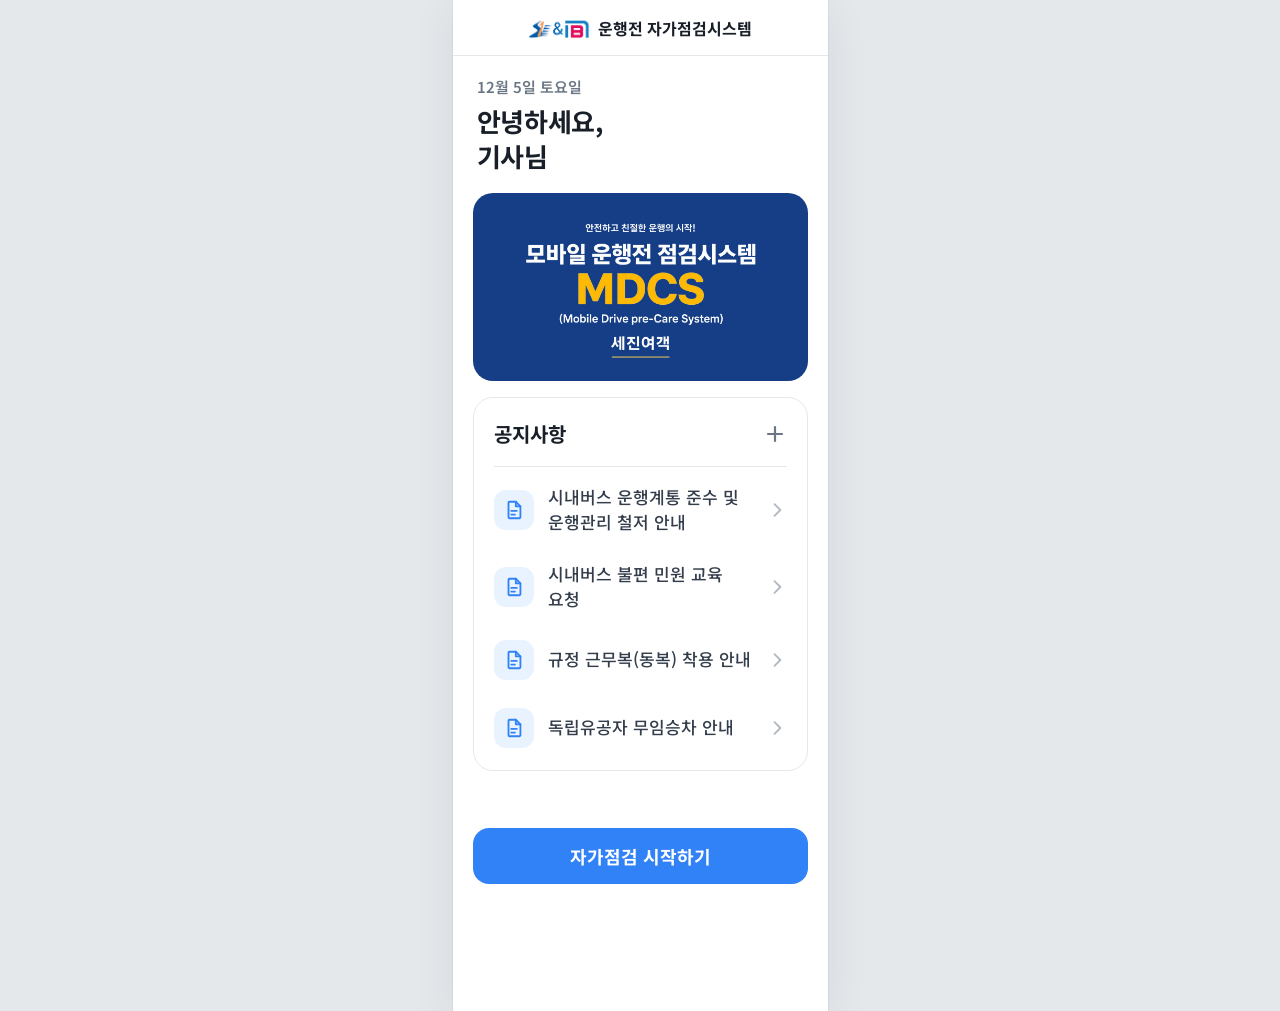
==== index.html @ 43cdd517 "Add files via upload" ====
<!DOCTYPE html>
<html lang="ko">
<head>
<meta charset="UTF-8">
<meta name="viewport" content="width=device-width,initial-scale=1,viewport-fit=cover">
<title>운행전 자가점검시스템</title>

<!-- 기본 메타 태그 -->
<meta name="description" content="부산 세진여객 운전기사 운행전 자가점검시스템">
<meta name="theme-color" content="#3182F6">

<!-- PWA 메타 태그 (주석처리) -->
<!-- <meta name="apple-mobile-web-app-capable" content="yes"> -->
<!-- <meta name="apple-mobile-web-app-status-bar-style" content="default"> -->
<!-- <meta name="apple-mobile-web-app-title" content="세진여객 점검"> -->

<!-- PWA 아이콘 (주석처리) -->
<!-- <link rel="icon" type="image/png" sizes="32x32" href="/icons/icon-32x32.png"> -->
<!-- <link rel="icon" type="image/png" sizes="16x16" href="/icons/icon-16x16.png"> -->
<!-- <link rel="apple-touch-icon" href="/icons/icon-192x192.png"> -->
<!-- <link rel="manifest" href="/manifest.json"> -->

<link rel="preconnect" href="https://fonts.googleapis.com">
<link rel="preconnect" href="https://fonts.gstatic.com" crossorigin>
<link rel="stylesheet" href="https://fonts.googleapis.com/css2?family=Noto+Sans+KR:wght@400;500;600;700;800&display=swap">
<link rel="stylesheet" href="styles.css?v=20261013a">
</head>
<body>

<!-- ======== 스플래시 ======== -->
<div id="splash" class="splash-overlay">
  <div class="splash-content">
    <div class="splash-logo-wrap">
      <img src="logo1.png" alt="MDCS 로고">
    </div>
    <div class="splash-title">MDCS</div>
    <div class="splash-subtitle splash-subtitle-kr">운행 전 자가점검시스템</div>
    <div class="splash-subtitle">(Mobile Drive Pre-Care System)</div>
  </div>
</div>

<!-- ======== 상단 내비게이션 (header.js) ======== -->
<div id="header-container"></div>

<!-- ======== 메인 화면 ======== -->
<section id="p-landing" class="page" data-nav="brand">
  <div class="landing">
    <div class="landing-greeting">
      <p id="landing-date" class="landing-date"></p>
      <h1 id="landing-hello" class="landing-hello">안녕하세요,<br>기사님</h1>
    </div>

    <div class="banner">
      <img src="images/mdcs-banner-163e86.jpg" alt="안전하고 친절한 운행의 시작! 모바일 운행전 점검시스템 MDCS">
    </div>

    <section class="section-card" aria-labelledby="notice-heading">
      <div class="list-header">
        <h2 id="notice-heading" class="list-header-title">공지사항</h2>
        <button id="notice-board-open" class="icon-btn" type="button" aria-label="공지사항 전체 보기">
          <svg viewBox="0 0 24 24" fill="none" stroke="currentColor" stroke-width="2.2" stroke-linecap="round" aria-hidden="true"><path d="M12 5v14M5 12h14"/></svg>
        </button>
      </div>
      <ul id="landing-notice-list" class="list"></ul>
    </section>
  </div>

  <div class="bottom-cta">
    <button id="landing-start-btn" class="btn btn-primary" type="button">자가점검 시작하기</button>
  </div>
</section>

<!-- ======== 공지사항 전체 ======== -->
<section id="p-board" class="page" data-nav="back" data-title="공지사항" data-tone="grey">
  <div class="landing">
    <section class="section-card">
      <ul id="board-notice-list" class="list"></ul>
    </section>
  </div>
</section>

<!-- ======== 기사님 이름 ======== -->
<section id="p-driver-name" class="page" data-nav="back" data-title="자가점검">
  <div class="top">
    <img class="top-asset" src="images/id-card.png" alt="">
    <h1 class="top-title">기사님 성함을<br>알려주세요</h1>
    <p class="top-desc">처음 한 번만 입력하면 다음부터는 바로 시작해요.</p>
  </div>
  <div class="step-body">
    <label class="field">
      <span class="field-label">이름</span>
      <input id="driver-name-input" class="field-input" type="text" placeholder="예) 홍길동" maxlength="20" autocomplete="off">
    </label>
  </div>
  <div class="bottom-cta">
    <button id="driver-name-submit" class="btn btn-primary" type="button" disabled>다음</button>
    <button class="btn btn-secondary" type="button" data-prev>이전</button>
  </div>
</section>

<!-- ======== 1단계 : 근무지 ======== -->
<section id="p0" class="page" data-nav="back" data-title="자가점검">
  <div class="top">
    <img class="top-asset" src="images/bus_illustration.png" alt="">
    <p class="top-eyebrow">1 / 8</p>
    <h1 class="top-title">오늘 근무하는 곳을<br>선택해 주세요</h1>
  </div>
  <div class="step-body">
    <div id="site-options" class="option-grid cols-2">
      <button class="option-tile tall" type="button" data-value="노포" aria-pressed="false">노포</button>
      <button class="option-tile tall" type="button" data-value="정관" aria-pressed="false">정관</button>
    </div>
  </div>
  <div class="bottom-cta">
    <div class="summary" data-summary></div>
    <button class="btn btn-primary" type="button" data-next disabled>다음</button>
    <button class="btn btn-secondary" type="button" data-prev>이전</button>
  </div>
</section>

<!-- ======== 2단계 : 노선 ======== -->
<section id="p1" class="page" data-nav="back" data-title="자가점검">
  <div class="top">
    <img class="top-asset" src="images/route.png" alt="">
    <p class="top-eyebrow">2 / 8</p>
    <h1 class="top-title">운행할 노선을<br>선택해 주세요</h1>
  </div>
  <div class="step-body">
    <div id="busno-options" class="option-grid cols-3"></div>
  </div>
  <div class="bottom-cta">
    <div class="summary" data-summary></div>
    <button class="btn btn-primary" type="button" data-next disabled>다음</button>
    <button class="btn btn-secondary" type="button" data-prev>이전</button>
  </div>
</section>

<!-- ======== 3단계 : 차량번호 ======== -->
<section id="p2" class="page" data-nav="back" data-title="자가점검">
  <div class="top">
    <img class="top-asset" src="images/plate-number.png" alt="">
    <p class="top-eyebrow">3 / 8</p>
    <h1 class="top-title">운행할 차량번호를<br>선택해 주세요</h1>
  </div>
  <div class="step-body">
    <div class="search-wrap">
      <label class="search-field">
        <svg viewBox="0 0 24 24" fill="none" stroke="currentColor" stroke-width="2.2" stroke-linecap="round" aria-hidden="true"><circle cx="11" cy="11" r="7"/><path d="M20 20l-3.5-3.5"/></svg>
        <input id="plate-filter" class="field-input" type="text" inputmode="numeric" maxlength="4" placeholder="차량번호 숫자로 검색" autocomplete="off" aria-label="차량번호 검색">
      </label>
    </div>
    <div id="plate-recent" hidden>
      <p class="section-label">최근 선택</p>
      <div id="plate-recent-grid" class="option-grid cols-3"></div>
    </div>
    <p id="plate-all-label" class="section-label">전체 차량</p>
    <div id="plate-grid" class="option-grid cols-3"></div>
    <p id="plate-empty" class="empty-state" hidden>검색한 차량번호가 없어요.</p>
  </div>
  <div class="bottom-cta">
    <div class="summary" data-summary></div>
    <button class="btn btn-primary" type="button" data-next disabled>다음</button>
    <button class="btn btn-secondary" type="button" data-prev>이전</button>
  </div>
</section>

<!-- ======== 4단계 : 복장 ======== -->
<section id="p3" class="page" data-nav="back" data-title="자가점검">
  <div class="top">
    <img class="top-asset" src="images/uniform.png" alt="">
    <p class="top-eyebrow">4 / 8</p>
    <h1 class="top-title">복장 상태는<br>어떤가요?</h1>
  </div>
  <div class="step-body">
    <div id="uniform-options" class="option-list">
      <button class="option-row" type="button" data-value="ok" aria-pressed="false">양호해요<span class="radio" aria-hidden="true"></span></button>
      <button class="option-row" type="button" data-value="bad" aria-pressed="false">불량이에요<span class="radio" aria-hidden="true"></span></button>
    </div>
    <div id="uniform-reason-wrap" class="reveal" hidden>
      <label class="field">
        <span class="field-label">어떤 점이 불량인가요?</span>
        <textarea id="reason-input" class="field-input field-textarea" rows="3" maxlength="100" placeholder="예) 넥타이를 착용하지 못했어요" autocomplete="off"></textarea>
        <span id="reason-counter" class="field-counter">0 / 100</span>
      </label>
    </div>
  </div>
  <div class="bottom-cta">
    <div class="summary" data-summary></div>
    <button class="btn btn-primary" type="button" data-next disabled>다음</button>
    <button class="btn btn-secondary" type="button" data-prev>이전</button>
  </div>
</section>

<!-- ======== 5단계 : 건강 ======== -->
<section id="p4" class="page" data-nav="back" data-title="자가점검">
  <div class="top">
    <img class="top-asset" src="images/health.png" alt="">
    <p class="top-eyebrow">5 / 8</p>
    <h1 class="top-title">오늘 몸 상태는<br>어떤가요?</h1>
  </div>
  <div class="step-body">
    <div id="health-options" class="option-list">
      <button class="option-row" type="button" data-value="ok" aria-pressed="false">양호해요<span class="radio" aria-hidden="true"></span></button>
      <button class="option-row" type="button" data-value="symptom" aria-pressed="false">증상이 있어요<span class="radio" aria-hidden="true"></span></button>
    </div>
    <div id="health-detail-wrap" class="reveal" hidden>
      <p class="section-label">어떤 증상인가요?</p>
      <div id="health-chips" class="option-grid cols-2">
        <button class="option-tile compact" type="button" data-value="몸살" aria-pressed="false">몸살</button>
        <button class="option-tile compact" type="button" data-value="감기" aria-pressed="false">감기</button>
        <button class="option-tile compact" type="button" data-value="장염" aria-pressed="false">장염</button>
        <button class="option-tile compact" type="button" data-value="기타" aria-pressed="false">기타</button>
      </div>
      <label id="health-custom-wrap" class="field reveal" hidden>
        <span class="field-label">증상을 적어 주세요</span>
        <textarea id="health-custom" class="field-input field-textarea" rows="3" maxlength="100" placeholder="예) 두통이 있어요" autocomplete="off"></textarea>
        <span id="health-counter" class="field-counter">0 / 100</span>
      </label>
    </div>
  </div>
  <div class="bottom-cta">
    <div class="summary" data-summary></div>
    <button class="btn btn-primary" type="button" data-next disabled>다음</button>
    <button class="btn btn-secondary" type="button" data-prev>이전</button>
  </div>
</section>

<!-- ======== 6단계 : 음주 ======== -->
<section id="p5" class="page" data-nav="back" data-title="자가점검">
  <div class="top">
    <img class="top-asset" src="images/no-drinks.png" alt="">
    <p class="top-eyebrow">6 / 8</p>
    <h1 class="top-title">24시간 안에<br>술을 마셨나요?</h1>
  </div>
  <div class="step-body">
    <div id="alcohol-options" class="option-list">
      <button class="option-row" type="button" data-value="no" aria-pressed="false">아니요, 마시지 않았어요<span class="radio" aria-hidden="true"></span></button>
      <button class="option-row danger" type="button" data-value="yes" aria-pressed="false">예, 마셨어요<span class="radio" aria-hidden="true"></span></button>
    </div>
    <div id="alcohol-warning" class="callout danger reveal" role="alert" hidden>
      <svg viewBox="0 0 24 24" fill="none" stroke="currentColor" stroke-width="2.2" stroke-linecap="round" aria-hidden="true"><circle cx="12" cy="12" r="9"/><path d="M12 7.5v5.5M12 16.5h.01"/></svg>
      <div>
        <p class="callout-title">반드시 관리자에게 알려 주세요</p>
        <p class="callout-desc">관리자에게 문의한 뒤 음주 측정을 진행해 주세요.</p>
      </div>
    </div>
  </div>
  <div class="bottom-cta">
    <div class="summary" data-summary></div>
    <button class="btn btn-primary" type="button" data-next disabled>다음</button>
    <button class="btn btn-secondary" type="button" data-prev>이전</button>
  </div>
</section>

<!-- ======== 7단계 : 차량 내부 관리 실태 ======== -->
<section id="p6" class="page" data-nav="back" data-title="자가점검">
  <div class="top">
    <img class="top-asset" src="images/bus_illustration.png" alt="">
    <p class="top-eyebrow">7 / 8</p>
    <h1 class="top-title">차량 내부 관리 실태를<br>확인해 주세요</h1>
  </div>
  <div id="vehicle-checks" class="step-body check-list">
    <div class="check-item" data-check="cctv">
      <p class="check-item-title"><span class="check-item-no">1</span>CCTV 작동 및 관리상태</p>
      <div class="option-grid cols-2">
        <button class="option-tile compact" type="button" data-item="cctv" data-value="ok" aria-pressed="false">문제 없음</button>
        <button class="option-tile compact danger" type="button" data-item="cctv" data-value="bad" aria-pressed="false">문제 있음</button>
      </div>
      <div class="reveal" hidden>
        <div class="problem-box">
          <label class="field">
            <span class="field-label">어떤 문제가 있나요?</span>
            <textarea class="field-input field-textarea" data-note="cctv" rows="2" maxlength="100" placeholder="예) 화면이 나오지 않아요" autocomplete="off"></textarea>
            <span class="field-counter">0 / 100</span>
          </label>
          <label class="photo-btn">
            <span class="photo-icon" aria-hidden="true"><svg viewBox="0 0 24 24" fill="none" stroke="currentColor" stroke-width="2" stroke-linecap="round" stroke-linejoin="round"><path d="M4 8h3l1.6-2h6.8L17 8h3a1 1 0 0 1 1 1v9a1 1 0 0 1-1 1H4a1 1 0 0 1-1-1V9a1 1 0 0 1 1-1z"/><circle cx="12" cy="13" r="3.2"/></svg></span>
            <span class="photo-btn-title">사진 촬영</span>
            <input class="photo-input" data-photo="cctv" type="file" accept="image/*" capture="environment">
          </label>
          <div class="photo-preview" data-photo-preview="cctv" hidden>
            <img alt="CCTV 문제 사진">
            <button class="text-btn" type="button" data-photo-clear="cctv">사진 삭제</button>
          </div>
        </div>
      </div>
    </div>
    <div class="check-item" data-check="terminal">
      <p class="check-item-title"><span class="check-item-no">2</span>단말기 작동 상태</p>
      <div class="option-grid cols-2">
        <button class="option-tile compact" type="button" data-item="terminal" data-value="ok" aria-pressed="false">문제 없음</button>
        <button class="option-tile compact danger" type="button" data-item="terminal" data-value="bad" aria-pressed="false">문제 있음</button>
      </div>
      <div class="reveal" hidden>
        <div class="problem-box">
          <label class="field">
            <span class="field-label">어떤 문제가 있나요?</span>
            <textarea class="field-input field-textarea" data-note="terminal" rows="2" maxlength="100" placeholder="예) 단말기가 켜지지 않아요" autocomplete="off"></textarea>
            <span class="field-counter">0 / 100</span>
          </label>
          <label class="photo-btn">
            <span class="photo-icon" aria-hidden="true"><svg viewBox="0 0 24 24" fill="none" stroke="currentColor" stroke-width="2" stroke-linecap="round" stroke-linejoin="round"><path d="M4 8h3l1.6-2h6.8L17 8h3a1 1 0 0 1 1 1v9a1 1 0 0 1-1 1H4a1 1 0 0 1-1-1V9a1 1 0 0 1 1-1z"/><circle cx="12" cy="13" r="3.2"/></svg></span>
            <span class="photo-btn-title">사진 촬영</span>
            <input class="photo-input" data-photo="terminal" type="file" accept="image/*" capture="environment">
          </label>
          <div class="photo-preview" data-photo-preview="terminal" hidden>
            <img alt="단말기 문제 사진">
            <button class="text-btn" type="button" data-photo-clear="terminal">사진 삭제</button>
          </div>
        </div>
      </div>
    </div>
    <div class="check-item" data-check="energy">
      <p class="check-item-title"><span class="check-item-no">3</span>에너지(배터리, CNG) 잔여량</p>
      <div class="option-grid cols-2">
        <button class="option-tile compact" type="button" data-item="energy" data-value="ok" aria-pressed="false">문제 없음</button>
        <button class="option-tile compact danger" type="button" data-item="energy" data-value="bad" aria-pressed="false">문제 있음</button>
      </div>
      <div class="reveal" hidden>
        <div class="problem-box">
          <label class="field">
            <span class="field-label">어떤 문제가 있나요?</span>
            <textarea class="field-input field-textarea" data-note="energy" rows="2" maxlength="100" placeholder="예) CNG가 거의 없어요" autocomplete="off"></textarea>
            <span class="field-counter">0 / 100</span>
          </label>
          <label class="photo-btn">
            <span class="photo-icon" aria-hidden="true"><svg viewBox="0 0 24 24" fill="none" stroke="currentColor" stroke-width="2" stroke-linecap="round" stroke-linejoin="round"><path d="M4 8h3l1.6-2h6.8L17 8h3a1 1 0 0 1 1 1v9a1 1 0 0 1-1 1H4a1 1 0 0 1-1-1V9a1 1 0 0 1 1-1z"/><circle cx="12" cy="13" r="3.2"/></svg></span>
            <span class="photo-btn-title">사진 촬영</span>
            <input class="photo-input" data-photo="energy" type="file" accept="image/*" capture="environment">
          </label>
          <div class="photo-preview" data-photo-preview="energy" hidden>
            <img alt="에너지 잔여량 문제 사진">
            <button class="text-btn" type="button" data-photo-clear="energy">사진 삭제</button>
          </div>
        </div>
      </div>
    </div>
    <div class="check-item" data-check="dashboard">
      <p class="check-item-title"><span class="check-item-no">4</span>계기판(경고등)</p>
      <div class="option-grid cols-2">
        <button class="option-tile compact" type="button" data-item="dashboard" data-value="ok" aria-pressed="false">문제 없음</button>
        <button class="option-tile compact danger" type="button" data-item="dashboard" data-value="bad" aria-pressed="false">문제 있음</button>
      </div>
      <div class="reveal" hidden>
        <div class="problem-box">
          <label class="field">
            <span class="field-label">어떤 문제가 있나요?</span>
            <textarea class="field-input field-textarea" data-note="dashboard" rows="2" maxlength="100" placeholder="예) 경고등이 켜져 있어요" autocomplete="off"></textarea>
            <span class="field-counter">0 / 100</span>
          </label>
          <label class="photo-btn">
            <span class="photo-icon" aria-hidden="true"><svg viewBox="0 0 24 24" fill="none" stroke="currentColor" stroke-width="2" stroke-linecap="round" stroke-linejoin="round"><path d="M4 8h3l1.6-2h6.8L17 8h3a1 1 0 0 1 1 1v9a1 1 0 0 1-1 1H4a1 1 0 0 1-1-1V9a1 1 0 0 1 1-1z"/><circle cx="12" cy="13" r="3.2"/></svg></span>
            <span class="photo-btn-title">사진 촬영</span>
            <input class="photo-input" data-photo="dashboard" type="file" accept="image/*" capture="environment">
          </label>
          <div class="photo-preview" data-photo-preview="dashboard" hidden>
            <img alt="계기판 문제 사진">
            <button class="text-btn" type="button" data-photo-clear="dashboard">사진 삭제</button>
          </div>
        </div>
      </div>
    </div>
    <div class="check-item" data-check="suspension">
      <p class="check-item-title"><span class="check-item-no">5</span>에어서스펜션 상태</p>
      <div class="option-grid cols-2">
        <button class="option-tile compact" type="button" data-item="suspension" data-value="ok" aria-pressed="false">문제 없음</button>
        <button class="option-tile compact danger" type="button" data-item="suspension" data-value="bad" aria-pressed="false">문제 있음</button>
      </div>
      <div class="reveal" hidden>
        <div class="problem-box">
          <label class="field">
            <span class="field-label">어떤 문제가 있나요?</span>
            <textarea class="field-input field-textarea" data-note="suspension" rows="2" maxlength="100" placeholder="예) 한쪽이 내려가 있어요" autocomplete="off"></textarea>
            <span class="field-counter">0 / 100</span>
          </label>
          <label class="photo-btn">
            <span class="photo-icon" aria-hidden="true"><svg viewBox="0 0 24 24" fill="none" stroke="currentColor" stroke-width="2" stroke-linecap="round" stroke-linejoin="round"><path d="M4 8h3l1.6-2h6.8L17 8h3a1 1 0 0 1 1 1v9a1 1 0 0 1-1 1H4a1 1 0 0 1-1-1V9a1 1 0 0 1 1-1z"/><circle cx="12" cy="13" r="3.2"/></svg></span>
            <span class="photo-btn-title">사진 촬영</span>
            <input class="photo-input" data-photo="suspension" type="file" accept="image/*" capture="environment">
          </label>
          <div class="photo-preview" data-photo-preview="suspension" hidden>
            <img alt="에어서스펜션 문제 사진">
            <button class="text-btn" type="button" data-photo-clear="suspension">사진 삭제</button>
          </div>
        </div>
      </div>
    </div>
    <div class="check-item" data-check="etc">
      <p class="check-item-title"><span class="check-item-no">6</span>기타</p>
      <div class="option-grid cols-2">
        <button class="option-tile compact" type="button" data-item="etc" data-value="ok" aria-pressed="false">문제 없음</button>
        <button class="option-tile compact danger" type="button" data-item="etc" data-value="bad" aria-pressed="false">문제 있음</button>
      </div>
      <div class="reveal" hidden>
        <div class="problem-box">
          <label class="field">
            <span class="field-label">어떤 문제가 있나요?</span>
            <textarea class="field-input field-textarea" data-note="etc" rows="2" maxlength="100" placeholder="다른 이상을 적어 주세요" autocomplete="off"></textarea>
            <span class="field-counter">0 / 100</span>
          </label>
          <label class="photo-btn">
            <span class="photo-icon" aria-hidden="true"><svg viewBox="0 0 24 24" fill="none" stroke="currentColor" stroke-width="2" stroke-linecap="round" stroke-linejoin="round"><path d="M4 8h3l1.6-2h6.8L17 8h3a1 1 0 0 1 1 1v9a1 1 0 0 1-1 1H4a1 1 0 0 1-1-1V9a1 1 0 0 1 1-1z"/><circle cx="12" cy="13" r="3.2"/></svg></span>
            <span class="photo-btn-title">사진 촬영</span>
            <input class="photo-input" data-photo="etc" type="file" accept="image/*" capture="environment">
          </label>
          <div class="photo-preview" data-photo-preview="etc" hidden>
            <img alt="기타 문제 사진">
            <button class="text-btn" type="button" data-photo-clear="etc">사진 삭제</button>
          </div>
        </div>
      </div>
    </div>
  </div>
  <div class="bottom-cta">
    <div class="summary" data-summary></div>
    <button class="btn btn-primary" type="button" data-next disabled>다음</button>
    <button class="btn btn-secondary" type="button" data-prev>이전</button>
  </div>
</section>

<!-- ======== 8단계 : 차량 외부 관리 실태 ======== -->
<section id="p7" class="page" data-nav="back" data-title="자가점검">
  <div class="top">
    <img class="top-asset" src="images/bus_illustration.png" alt="">
    <p class="top-eyebrow">8 / 8</p>
    <h1 class="top-title">차량 외부 관리 실태를<br>확인해 주세요</h1>
  </div>
  <div id="exterior-checks" class="step-body check-list">
    <div class="check-item" data-check="accident">
      <p class="check-item-title"><span class="check-item-no">1</span>외부 사고 흔적 유무</p>
      <div class="option-grid cols-2">
        <button class="option-tile compact" type="button" data-item="accident" data-value="ok" aria-pressed="false">문제 없음</button>
        <button class="option-tile compact danger" type="button" data-item="accident" data-value="bad" aria-pressed="false">문제 있음</button>
      </div>
      <div class="reveal" hidden>
        <div class="problem-box">
          <label class="field">
            <span class="field-label">어떤 문제가 있나요?</span>
            <textarea class="field-input field-textarea" data-note="accident" rows="2" maxlength="100" placeholder="예) 왼쪽 문에 긁힌 자국이 있어요" autocomplete="off"></textarea>
            <span class="field-counter">0 / 100</span>
          </label>
          <label class="photo-btn">
            <span class="photo-icon" aria-hidden="true"><svg viewBox="0 0 24 24" fill="none" stroke="currentColor" stroke-width="2" stroke-linecap="round" stroke-linejoin="round"><path d="M4 8h3l1.6-2h6.8L17 8h3a1 1 0 0 1 1 1v9a1 1 0 0 1-1 1H4a1 1 0 0 1-1-1V9a1 1 0 0 1 1-1z"/><circle cx="12" cy="13" r="3.2"/></svg></span>
            <span class="photo-btn-title">사진 촬영</span>
            <input class="photo-input" data-photo="accident" type="file" accept="image/*" capture="environment">
          </label>
          <div class="photo-preview" data-photo-preview="accident" hidden>
            <img alt="외부 사고 흔적 사진">
            <button class="text-btn" type="button" data-photo-clear="accident">사진 삭제</button>
          </div>
        </div>
      </div>
    </div>
    <div class="check-item" data-check="tire">
      <p class="check-item-title"><span class="check-item-no">2</span>타이어 공기압 및 상태</p>
      <div class="option-grid cols-2">
        <button class="option-tile compact" type="button" data-item="tire" data-value="ok" aria-pressed="false">문제 없음</button>
        <button class="option-tile compact danger" type="button" data-item="tire" data-value="bad" aria-pressed="false">문제 있음</button>
      </div>
      <div class="reveal" hidden>
        <div class="problem-box">
          <label class="field">
            <span class="field-label">어떤 문제가 있나요?</span>
            <textarea class="field-input field-textarea" data-note="tire" rows="2" maxlength="100" placeholder="예) 앞바퀴 공기가 부족해요" autocomplete="off"></textarea>
            <span class="field-counter">0 / 100</span>
          </label>
          <label class="photo-btn">
            <span class="photo-icon" aria-hidden="true"><svg viewBox="0 0 24 24" fill="none" stroke="currentColor" stroke-width="2" stroke-linecap="round" stroke-linejoin="round"><path d="M4 8h3l1.6-2h6.8L17 8h3a1 1 0 0 1 1 1v9a1 1 0 0 1-1 1H4a1 1 0 0 1-1-1V9a1 1 0 0 1 1-1z"/><circle cx="12" cy="13" r="3.2"/></svg></span>
            <span class="photo-btn-title">사진 촬영</span>
            <input class="photo-input" data-photo="tire" type="file" accept="image/*" capture="environment">
          </label>
          <div class="photo-preview" data-photo-preview="tire" hidden>
            <img alt="타이어 문제 사진">
            <button class="text-btn" type="button" data-photo-clear="tire">사진 삭제</button>
          </div>
        </div>
      </div>
    </div>
    <div class="check-item" data-check="wiper">
      <p class="check-item-title"><span class="check-item-no">3</span>와이퍼 작동상태</p>
      <div class="option-grid cols-2">
        <button class="option-tile compact" type="button" data-item="wiper" data-value="ok" aria-pressed="false">문제 없음</button>
        <button class="option-tile compact danger" type="button" data-item="wiper" data-value="bad" aria-pressed="false">문제 있음</button>
      </div>
      <div class="reveal" hidden>
        <div class="problem-box">
          <label class="field">
            <span class="field-label">어떤 문제가 있나요?</span>
            <textarea class="field-input field-textarea" data-note="wiper" rows="2" maxlength="100" placeholder="예) 와이퍼가 잘 움직이지 않아요" autocomplete="off"></textarea>
            <span class="field-counter">0 / 100</span>
          </label>
          <label class="photo-btn">
            <span class="photo-icon" aria-hidden="true"><svg viewBox="0 0 24 24" fill="none" stroke="currentColor" stroke-width="2" stroke-linecap="round" stroke-linejoin="round"><path d="M4 8h3l1.6-2h6.8L17 8h3a1 1 0 0 1 1 1v9a1 1 0 0 1-1 1H4a1 1 0 0 1-1-1V9a1 1 0 0 1 1-1z"/><circle cx="12" cy="13" r="3.2"/></svg></span>
            <span class="photo-btn-title">사진 촬영</span>
            <input class="photo-input" data-photo="wiper" type="file" accept="image/*" capture="environment">
          </label>
          <div class="photo-preview" data-photo-preview="wiper" hidden>
            <img alt="와이퍼 문제 사진">
            <button class="text-btn" type="button" data-photo-clear="wiper">사진 삭제</button>
          </div>
        </div>
      </div>
    </div>
    <div class="check-item" data-check="etc">
      <p class="check-item-title"><span class="check-item-no">4</span>기타</p>
      <div class="option-grid cols-2">
        <button class="option-tile compact" type="button" data-item="etc" data-value="ok" aria-pressed="false">문제 없음</button>
        <button class="option-tile compact danger" type="button" data-item="etc" data-value="bad" aria-pressed="false">문제 있음</button>
      </div>
      <div class="reveal" hidden>
        <div class="problem-box">
          <label class="field">
            <span class="field-label">어떤 문제가 있나요?</span>
            <textarea class="field-input field-textarea" data-note="etc" rows="2" maxlength="100" placeholder="다른 이상을 적어 주세요" autocomplete="off"></textarea>
            <span class="field-counter">0 / 100</span>
          </label>
          <label class="photo-btn">
            <span class="photo-icon" aria-hidden="true"><svg viewBox="0 0 24 24" fill="none" stroke="currentColor" stroke-width="2" stroke-linecap="round" stroke-linejoin="round"><path d="M4 8h3l1.6-2h6.8L17 8h3a1 1 0 0 1 1 1v9a1 1 0 0 1-1 1H4a1 1 0 0 1-1-1V9a1 1 0 0 1 1-1z"/><circle cx="12" cy="13" r="3.2"/></svg></span>
            <span class="photo-btn-title">사진 촬영</span>
            <input class="photo-input" data-photo="etc" type="file" accept="image/*" capture="environment">
          </label>
          <div class="photo-preview" data-photo-preview="etc" hidden>
            <img alt="기타 외부 문제 사진">
            <button class="text-btn" type="button" data-photo-clear="etc">사진 삭제</button>
          </div>
        </div>
      </div>
    </div>
    <div id="exterior-alert" class="callout danger" role="alert" hidden>
      <svg viewBox="0 0 24 24" fill="none" stroke="currentColor" stroke-width="2.2" stroke-linecap="round" aria-hidden="true"><circle cx="12" cy="12" r="9"/><path d="M12 7.5v5.5M12 16.5h.01"/></svg>
      <div>
        <p id="exterior-alert-title" class="callout-title"></p>
        <p id="exterior-alert-desc" class="callout-desc"></p>
      </div>
    </div>
  </div>
  <div class="bottom-cta">
    <div class="summary" data-summary></div>
    <button class="btn btn-primary" type="button" data-next disabled>다음</button>
    <button class="btn btn-secondary" type="button" data-prev>이전</button>
  </div>
</section>

<!-- ======== 제출 전 확인 ======== -->
<section id="p-review" class="page" data-nav="back" data-title="자가점검">
  <div class="top">
    <h1 class="top-title">제출하기 전에<br>확인해 주세요</h1>
    <p class="top-desc">고칠 내용이 있으면 '수정'을 눌러 주세요.</p>
  </div>
  <div class="step-body">
    <ul id="review-list" class="review-list"></ul>
  </div>
  <div class="bottom-cta">
    <button id="submit-btn" class="btn btn-primary" type="button">제출하기</button>
    <button class="btn btn-secondary" type="button" data-prev>이전</button>
  </div>
</section>

<!-- ======== 완료 ======== -->
<section id="done" class="page" data-nav="brand">
  <div class="result">
    <svg class="result-icon" viewBox="0 0 88 88" aria-hidden="true"><circle cx="44" cy="44" r="44"/><path d="M27 45l11 11 23-24"/></svg>
    <h1 class="result-title">점검을 마쳤어요</h1>
    <p class="result-desc">오늘도 안전 운행하세요.</p>
    <dl id="result-card" class="result-card"></dl>
    <div id="done-alert" class="callout danger" role="alert" hidden>
      <svg viewBox="0 0 24 24" fill="none" stroke="currentColor" stroke-width="2.2" stroke-linecap="round" aria-hidden="true"><circle cx="12" cy="12" r="9"/><path d="M12 7.5v5.5M12 16.5h.01"/></svg>
      <div>
        <p class="callout-title">운행 전에 관리자에게 알려 주세요</p>
        <p class="callout-desc">24시간 안에 음주했다고 답했어요. 음주 측정을 진행해 주세요.</p>
      </div>
    </div>
  </div>
  <div class="bottom-cta">
    <button id="done-home-btn" class="btn btn-primary" type="button">처음으로</button>
  </div>
</section>

<!-- ======== 공지 이미지 보기 ======== -->
<div id="notice-viewer" class="viewer" role="dialog" aria-modal="true" aria-labelledby="notice-viewer-title" hidden>
  <div class="viewer-bar">
    <button id="notice-viewer-close" class="icon-btn" type="button" aria-label="닫기">
      <svg viewBox="0 0 24 24" fill="none" stroke="currentColor" stroke-width="2.2" stroke-linecap="round" aria-hidden="true"><path d="M6 6l12 12M18 6L6 18"/></svg>
    </button>
    <p id="notice-viewer-title" class="viewer-title"></p>
    <span class="icon-btn-spacer" aria-hidden="true"></span>
  </div>
  <div id="notice-viewer-body" class="viewer-body"></div>
</div>

<div id="toast" class="toast" role="status" aria-live="polite"></div>

<script src="header.js?v=20261012f"></script>
<script src="app.js?v=20261013a"></script>
</body>
</html>
---- styles.css ----
/* =========================================================
   MDCS 운행전 자가점검시스템
   Toss Design System(TDS) 기반 스타일
   ========================================================= */

/* ======== 디자인 토큰 ======== */
:root {
  --grey-50: #F9FAFB;
  --grey-100: #F2F4F6;
  --grey-200: #E5E8EB;
  --grey-300: #D1D6DB;
  --grey-400: #B0B8C1;
  --grey-500: #8B95A1;
  --grey-600: #6B7684;
  --grey-700: #4E5968;
  --grey-800: #333D4B;
  --grey-900: #191F28;

  --blue-50: #E8F3FF;
  --blue-100: #C9E2FF;
  --blue-500: #3182F6;
  --blue-600: #2272EB;
  --blue-700: #1B64DA;

  --red-50: #FFEEEE;
  --red-500: #F04452;
  --red-600: #E42939;

  --radius-s: 12px;
  --radius-m: 16px;
  --radius-l: 20px;

  --nav-height: 56px;
  --cta-height: 56px;
  --frame-width: 375px;

  --ease: cubic-bezier(0.2, 0, 0, 1);
  --font: 'Noto Sans KR', -apple-system, BlinkMacSystemFont, 'Segoe UI', sans-serif;
}

/* ======== 기본 ======== */
* {
  margin: 0;
  padding: 0;
  box-sizing: border-box;
  -webkit-tap-highlight-color: transparent;
}

[hidden] {
  display: none !important;
}

html {
  background: var(--grey-200);
}

body {
  min-height: 100vh;
  font-family: var(--font);
  line-height: 1.5;
  color: var(--grey-900);
  background: #fff;
  word-break: keep-all;
  -webkit-font-smoothing: antialiased;
}

body[data-tone="grey"] {
  background: var(--grey-100);
}

body.no-scroll {
  overflow: hidden;
}

button {
  font: inherit;
  color: inherit;
  background: none;
  border: 0;
  cursor: pointer;
  touch-action: manipulation;
}

button:disabled {
  cursor: default;
}

input,
textarea {
  font: inherit;
  color: inherit;
}

img {
  display: block;
  max-width: 100%;
}

:focus-visible {
  outline: 2px solid var(--blue-500);
  outline-offset: 2px;
}

/* ======== 스플래시 ======== */
.splash-overlay {
  position: fixed;
  inset: 0;
  z-index: 9999;
  display: flex;
  align-items: center;
  justify-content: center;
  background: var(--blue-500);
  color: #fff;
  text-align: center;
  font-family: var(--font);
}

.splash-content {
  display: flex;
  flex-direction: column;
  align-items: center;
  gap: 6px;
  padding: 32px;
}

.splash-logo-wrap {
  width: 96px;
  height: 96px;
  margin-bottom: 20px;
  display: flex;
  align-items: center;
  justify-content: center;
  background: #fff;
  border-radius: 28px;
  box-shadow: 0 16px 40px rgba(0, 30, 80, 0.25);
}

.splash-logo-wrap img {
  width: 76px;
  height: 76px;
  object-fit: contain;
}

.splash-title {
  font-size: 44px;
  font-weight: 800;
  line-height: 1.1;
  letter-spacing: -0.5px;
}

.splash-subtitle {
  font-size: 14px;
  font-weight: 500;
  opacity: 0.8;
}

.splash-subtitle-kr {
  margin-top: 4px;
  font-size: 20px;
  font-weight: 700;
  opacity: 1;
}

.splash-overlay.fade-out {
  animation: splashFadeOut 1.2s var(--ease) forwards;
}

@keyframes splashFadeOut {
  to {
    opacity: 0;
    visibility: hidden;
  }
}

/* ======== 상단 내비게이션 ======== */
.nav {
  position: fixed;
  top: 0;
  left: 0;
  right: 0;
  z-index: 100;
  height: var(--nav-height);
  display: flex;
  align-items: center;
  padding: 0 8px;
  background: #fff;
  border-bottom: 1px solid var(--grey-200);
}

.nav-brand {
  position: absolute;
  left: 50%;
  transform: translateX(-50%);
  height: 44px;
  display: flex;
  align-items: center;
  justify-content: center;
  gap: 8px;
  padding: 0 8px;
  border-radius: var(--radius-s);
  font-size: 16px;
  font-weight: 700;
  color: var(--grey-900);
  white-space: nowrap;
}

.nav-logo {
  height: 22px;
  width: auto;
}

.nav .nav-back {
  display: none;
  position: relative;
  z-index: 1;
}

.nav[data-mode="back"] .nav-back {
  display: inline-flex;
}

.nav-progress {
  position: absolute;
  left: 0;
  right: 0;
  bottom: 0;
  height: 3px;
  background: var(--grey-100);
  opacity: 0;
  transition: opacity 0.2s;
}

.nav.has-progress .nav-progress {
  opacity: 1;
}

.nav-progress-bar {
  width: 0;
  height: 100%;
  background: var(--blue-500);
  border-radius: 0 3px 3px 0;
  transition: width 0.4s var(--ease);
}

/* ======== 버튼 ======== */
.icon-btn {
  flex: 0 0 auto;
  width: 44px;
  height: 44px;
  display: inline-flex;
  align-items: center;
  justify-content: center;
  border-radius: var(--radius-s);
  color: var(--grey-900);
  transition: background 0.15s;
}

.icon-btn svg {
  width: 24px;
  height: 24px;
}

.icon-btn:active,
.nav-brand:active {
  background: rgba(2, 32, 71, 0.06);
}

.icon-btn-spacer {
  flex: 0 0 auto;
  width: 44px;
}

.btn {
  width: 100%;
  height: var(--cta-height);
  display: flex;
  align-items: center;
  justify-content: center;
  gap: 8px;
  padding: 0 20px;
  border-radius: var(--radius-m);
  font-size: 18px;
  font-weight: 700;
  transition: background 0.15s, transform 0.1s;
}

.btn:active:not(:disabled) {
  transform: scale(0.98);
}

.btn-primary {
  background: var(--blue-500);
  color: #fff;
}

.btn-primary:active:not(:disabled) {
  background: var(--blue-700);
}

.btn-primary:disabled {
  background: var(--blue-100);
}

.btn-secondary {
  background: var(--grey-100);
  color: var(--grey-700);
}

.btn-secondary:active {
  background: var(--grey-200);
}

.btn.is-loading,
.btn.is-loading:disabled {
  position: relative;
  background: var(--blue-500);
  color: transparent;
}

.btn.is-loading::after {
  content: '';
  position: absolute;
  width: 22px;
  height: 22px;
  border: 2.5px solid rgba(255, 255, 255, 0.4);
  border-top-color: #fff;
  border-radius: 50%;
  animation: spin 0.7s linear infinite;
}

.text-btn {
  flex: 0 0 auto;
  padding: 8px 10px;
  margin: -8px -10px -8px 0;
  border-radius: 8px;
  font-size: 16px;
  font-weight: 600;
  color: var(--blue-500);
  transition: background 0.15s;
}

.text-btn:active {
  background: var(--blue-50);
}

.bottom-cta {
  position: fixed;
  left: 0;
  right: 0;
  bottom: 0;
  z-index: 50;
  display: flex;
  flex-direction: column;
  gap: 10px;
  padding: 16px 20px calc(16px + env(safe-area-inset-bottom));
  background: linear-gradient(to bottom, rgba(255, 255, 255, 0), #fff 20px);
  pointer-events: none;
}

.bottom-cta > * {
  pointer-events: auto;
}

body[data-tone="grey"] .bottom-cta {
  background: linear-gradient(to bottom, rgba(242, 244, 246, 0), var(--grey-100) 20px);
}

/* ======== 페이지 ======== */
.page {
  display: none;
  min-height: 100vh;
  padding: var(--nav-height) 0 calc(240px + env(safe-area-inset-bottom));
}

.page.active {
  display: block;
}

.page.enter-forward > :not(.bottom-cta) {
  animation: pageInForward 0.32s var(--ease);
}

.page.enter-back > :not(.bottom-cta) {
  animation: pageInBack 0.32s var(--ease);
}

/* ======== Top (단계 제목) ======== */
.top {
  padding: 20px 24px 0;
}

.top-asset {
  width: 64px;
  height: 64px;
  margin-bottom: 16px;
  object-fit: contain;
}

.top-eyebrow {
  margin-bottom: 6px;
  font-size: 15px;
  font-weight: 700;
  color: var(--blue-500);
}

.top-title {
  font-size: 26px;
  font-weight: 700;
  line-height: 1.38;
  letter-spacing: -0.3px;
  color: var(--grey-900);
}

.top-desc {
  margin-top: 8px;
  font-size: 17px;
  color: var(--grey-700);
}

.summary {
  display: flex;
  flex-wrap: wrap;
  justify-content: center;
  gap: 6px;
}

.summary:empty {
  display: none;
}

.summary-chip {
  padding: 6px 12px;
  border-radius: 8px;
  background: var(--grey-100);
  font-size: 14px;
  font-weight: 600;
  color: var(--grey-700);
}

.step-body {
  padding: 28px 24px 0;
}

.section-label {
  margin: 20px 0 10px;
  font-size: 15px;
  font-weight: 600;
  color: var(--grey-600);
}

.empty-state {
  padding: 40px 0;
  text-align: center;
  font-size: 16px;
  color: var(--grey-500);
}

/* ======== 선택 타일 ======== */
.option-grid {
  display: grid;
  gap: 10px;
}

.cols-2 {
  grid-template-columns: repeat(2, 1fr);
}

.cols-3 {
  grid-template-columns: repeat(3, 1fr);
}

.option-tile {
  min-height: 64px;
  padding: 10px 6px;
  border: 2px solid transparent;
  border-radius: var(--radius-m);
  background: var(--grey-100);
  font-size: 19px;
  font-weight: 600;
  line-height: 1.3;
  color: var(--grey-800);
  text-align: center;
  transition: background 0.15s, border-color 0.15s, color 0.15s, transform 0.1s;
}

.option-tile.tall {
  min-height: 120px;
  font-size: 24px;
  font-weight: 700;
}

.option-tile.compact {
  min-height: 56px;
  font-size: 18px;
}

.option-tile:active,
.option-row:active {
  transform: scale(0.97);
}

.option-tile.selected {
  background: var(--blue-50);
  border-color: var(--blue-500);
  color: var(--blue-600);
}

.option-tile.danger.selected {
  background: var(--red-50);
  border-color: var(--red-500);
  color: var(--red-600);
}

.check-list {
  display: flex;
  flex-direction: column;
  gap: 28px;
}

.check-item-title {
  display: flex;
  align-items: center;
  gap: 10px;
  margin-bottom: 12px;
  font-size: 20px;
  font-weight: 700;
  line-height: 1.35;
  letter-spacing: -0.2px;
  color: var(--grey-900);
}

.check-item-no {
  flex: 0 0 auto;
  width: 28px;
  height: 28px;
  display: inline-flex;
  align-items: center;
  justify-content: center;
  border-radius: 50%;
  background: var(--blue-500);
  font-size: 15px;
  font-weight: 700;
  color: #fff;
}

.check-item .reveal {
  margin-top: 12px;
}

.check-item .field-textarea {
  min-height: 88px;
}

.problem-box {
  overflow: hidden;
  border-radius: var(--radius-m);
  background: var(--grey-100);
}

.problem-box:focus-within {
  box-shadow: inset 0 0 0 2px var(--blue-500);
}

.problem-box .field-label {
  padding: 14px 18px 0;
  margin-bottom: 0;
}

.problem-box .field-input,
.problem-box .field-input:focus {
  background: transparent;
  border-color: transparent;
  border-radius: 0;
}

.problem-box .field-counter {
  margin-top: -6px;
  padding: 0 18px 12px;
}

.photo-btn {
  position: relative;
  width: calc(100% - 24px);
  min-height: 56px;
  display: flex;
  align-items: center;
  justify-content: center;
  gap: 8px;
  margin: 0 12px 12px;
  padding: 0 16px;
  border-radius: 12px;
  background: var(--blue-500);
  color: #fff;
}

.photo-btn:active {
  background: var(--blue-700);
}

.photo-icon {
  flex: 0 0 auto;
  width: 28px;
  height: 28px;
  display: inline-flex;
  align-items: center;
  justify-content: center;
  color: #fff;
}

.photo-icon svg {
  width: 26px;
  height: 26px;
}

.photo-btn-title {
  font-size: 18px;
  font-weight: 700;
  color: #fff;
}

.photo-input {
  position: absolute;
  width: 1px;
  height: 1px;
  margin: -1px;
  padding: 0;
  overflow: hidden;
  clip: rect(0 0 0 0);
  border: 0;
}

.photo-preview {
  display: flex;
  align-items: center;
  gap: 12px;
  padding: 0 16px 14px;
}

.photo-preview img {
  width: 72px;
  height: 72px;
  object-fit: cover;
  border-radius: 12px;
  background: var(--grey-100);
}

/* ======== 선택 목록 (라디오형) ======== */
.option-list {
  display: flex;
  flex-direction: column;
  gap: 10px;
}

.option-row {
  width: 100%;
  min-height: 68px;
  display: flex;
  align-items: center;
  justify-content: space-between;
  gap: 12px;
  padding: 16px 20px;
  border: 2px solid transparent;
  border-radius: var(--radius-m);
  background: var(--grey-100);
  font-size: 19px;
  font-weight: 600;
  color: var(--grey-800);
  text-align: left;
  transition: background 0.15s, border-color 0.15s, color 0.15s, transform 0.1s;
}

.option-row.selected {
  background: var(--blue-50);
  border-color: var(--blue-500);
  color: var(--blue-600);
}

.option-row.danger.selected {
  background: var(--red-50);
  border-color: var(--red-500);
  color: var(--red-600);
}

.radio {
  position: relative;
  flex: 0 0 auto;
  width: 26px;
  height: 26px;
  border: 2px solid var(--grey-300);
  border-radius: 50%;
  background: #fff;
  transition: background 0.15s, border-color 0.15s;
}

.option-row.selected .radio {
  border-color: currentColor;
  background: currentColor;
}

.option-row.selected .radio::after {
  content: '';
  position: absolute;
  left: 7px;
  top: 3px;
  width: 7px;
  height: 12px;
  border: solid #fff;
  border-width: 0 2.5px 2.5px 0;
  transform: rotate(45deg);
}

.reveal {
  margin-top: 20px;
  animation: reveal 0.28s var(--ease);
}

/* ======== 입력 ======== */
.field {
  display: block;
}

.field-label {
  display: block;
  margin-bottom: 8px;
  font-size: 15px;
  font-weight: 600;
  color: var(--grey-700);
}

.field-input {
  width: 100%;
  min-height: 60px;
  padding: 16px 18px;
  border: 2px solid transparent;
  border-radius: var(--radius-m);
  background: var(--grey-100);
  font-size: 19px;
  color: var(--grey-900);
  outline: none;
  transition: border-color 0.15s, background 0.15s;
}

.field-input::placeholder {
  color: var(--grey-400);
}

.field-input:focus {
  border-color: var(--blue-500);
  background: #fff;
}

.field-textarea {
  min-height: 112px;
  font-size: 17px;
  line-height: 1.5;
  resize: none;
}

.field-counter {
  display: block;
  margin-top: 6px;
  text-align: right;
  font-size: 14px;
  color: var(--grey-500);
}

.search-wrap {
  position: sticky;
  top: var(--nav-height);
  z-index: 5;
  margin: -12px -24px 0;
  padding: 12px 24px;
  background: #fff;
}

.search-field {
  position: relative;
  display: block;
}

.search-field svg {
  position: absolute;
  left: 16px;
  top: 50%;
  width: 22px;
  height: 22px;
  transform: translateY(-50%);
  color: var(--grey-500);
  pointer-events: none;
}

.search-field .field-input {
  min-height: 52px;
  padding: 12px 16px 12px 48px;
  font-size: 18px;
}

/* ======== 안내 박스 ======== */
.callout {
  display: flex;
  gap: 12px;
  padding: 16px 18px;
  border-radius: var(--radius-m);
  text-align: left;
}

.callout svg {
  flex: 0 0 auto;
  width: 24px;
  height: 24px;
  margin-top: 1px;
}

.callout-title {
  font-size: 17px;
  font-weight: 700;
}

.callout-desc {
  margin-top: 2px;
  font-size: 15px;
  color: var(--grey-700);
}

.callout.danger {
  background: var(--red-50);
  color: var(--red-600);
}

/* ======== 메인 화면 ======== */
.landing {
  display: flex;
  flex-direction: column;
  gap: 16px;
  padding: 8px 20px 0;
}

.landing-greeting {
  padding: 12px 4px 4px;
}

.landing-date {
  font-size: 15px;
  font-weight: 600;
  color: var(--grey-600);
}

.landing-hello {
  margin-top: 4px;
  font-size: 26px;
  font-weight: 700;
  line-height: 1.35;
  letter-spacing: -0.3px;
  color: var(--grey-900);
}

.banner {
  aspect-ratio: 16 / 9;
  overflow: hidden;
  border-radius: var(--radius-l);
  background: #163E86;
}

.banner img {
  width: 100%;
  height: 100%;
  object-fit: cover;
}

.section-card {
  padding: 4px 0 8px;
  border: 1px solid var(--grey-200);
  border-radius: var(--radius-l);
  background: #fff;
}

.list-header {
  display: flex;
  align-items: center;
  justify-content: space-between;
  margin: 0 20px 4px;
  padding: 10px 0;
  border-bottom: 1px solid var(--grey-200);
}

.list-header .icon-btn {
  margin-right: -10px;
  color: var(--grey-600);
}

.list-header-title {
  font-size: 20px;
  font-weight: 700;
  color: var(--grey-900);
}

.list {
  list-style: none;
}

.list-row {
  width: 100%;
  display: flex;
  align-items: center;
  gap: 14px;
  padding: 14px 20px;
  text-align: left;
  transition: background 0.15s;
}

.list-row:active {
  background: var(--grey-100);
}

.list-row-icon {
  flex: 0 0 auto;
  width: 40px;
  height: 40px;
  display: flex;
  align-items: center;
  justify-content: center;
  border-radius: var(--radius-s);
  background: var(--blue-50);
  color: var(--blue-500);
}

.list-row-icon svg {
  width: 22px;
  height: 22px;
}

.list-row-text {
  flex: 1;
  min-width: 0;
  font-size: 17px;
  font-weight: 500;
  line-height: 1.45;
  color: var(--grey-800);
}

.list-row-arrow {
  flex: 0 0 auto;
  width: 20px;
  height: 20px;
  color: var(--grey-400);
}

.list-row-arrow svg {
  width: 100%;
  height: 100%;
}

/* ======== 제출 전 확인 ======== */
.review-list {
  list-style: none;
  padding: 4px 20px;
  border-radius: var(--radius-l);
  background: var(--grey-50);
  border: 1px solid var(--grey-100);
}

.review-row {
  display: flex;
  align-items: center;
  gap: 12px;
  padding: 16px 0;
}

.review-row + .review-row {
  border-top: 1px solid var(--grey-200);
}

.review-main {
  flex: 1;
  min-width: 0;
}

.review-label {
  display: block;
  font-size: 14px;
  font-weight: 500;
  color: var(--grey-600);
}

.review-value {
  display: block;
  margin-top: 2px;
  font-size: 19px;
  font-weight: 700;
  color: var(--grey-900);
}

.review-value.warn {
  color: var(--red-500);
}

.review-detail {
  display: block;
  margin-top: 4px;
  font-size: 15px;
  color: var(--grey-700);
  white-space: pre-line;
  overflow-wrap: anywhere;
}

/* ======== 완료 ======== */
.result {
  display: flex;
  flex-direction: column;
  align-items: center;
  padding: 56px 24px 0;
  text-align: center;
}

.result-icon {
  width: 88px;
  height: 88px;
}

.result-icon circle {
  fill: var(--blue-500);
  transform-origin: center;
  animation: pop 0.45s var(--ease) both;
}

.result-icon path {
  fill: none;
  stroke: #fff;
  stroke-width: 5;
  stroke-linecap: round;
  stroke-linejoin: round;
  stroke-dasharray: 50;
  stroke-dashoffset: 50;
  animation: draw 0.35s 0.3s var(--ease) forwards;
}

.result-title {
  margin-top: 24px;
  font-size: 26px;
  font-weight: 700;
  color: var(--grey-900);
}

.result-desc {
  margin-top: 8px;
  font-size: 17px;
  color: var(--grey-700);
}

.result-card {
  width: 100%;
  margin-top: 36px;
  padding: 4px 20px;
  border-radius: var(--radius-l);
  background: var(--grey-50);
  border: 1px solid var(--grey-100);
  text-align: left;
}

.result-card div {
  display: flex;
  justify-content: space-between;
  gap: 12px;
  padding: 14px 0;
  font-size: 16px;
}

.result-card div + div {
  border-top: 1px solid var(--grey-200);
}

.result-card dt {
  color: var(--grey-600);
}

.result-card dd {
  font-weight: 600;
  color: var(--grey-900);
}

.result .callout {
  width: 100%;
  margin-top: 16px;
}

/* ======== 공지 이미지 보기 ======== */
.viewer {
  position: fixed;
  inset: 0;
  z-index: 500;
  display: flex;
  flex-direction: column;
  background: var(--grey-100);
  animation: sheetUp 0.3s var(--ease);
}

.viewer-bar {
  height: var(--nav-height);
  display: flex;
  align-items: center;
  padding: 0 8px;
  background: #fff;
}

.viewer-title {
  flex: 1;
  min-width: 0;
  text-align: center;
  font-size: 17px;
  font-weight: 600;
  white-space: nowrap;
  overflow: hidden;
  text-overflow: ellipsis;
}

.viewer-body {
  flex: 1;
  display: flex;
  flex-direction: column;
  gap: 12px;
  padding: 16px;
  overflow: auto;
  -webkit-overflow-scrolling: touch;
}

.viewer-body img {
  width: 100%;
  height: auto;
  border-radius: var(--radius-s);
  background: #fff;
  box-shadow: 0 1px 3px rgba(0, 23, 51, 0.06);
}

/* ======== 토스트 ======== */
.toast {
  position: fixed;
  left: 20px;
  right: 20px;
  bottom: calc(100px + env(safe-area-inset-bottom));
  z-index: 600;
  padding: 14px 18px;
  border-radius: 14px;
  background: rgba(25, 31, 40, 0.92);
  font-size: 16px;
  font-weight: 500;
  color: #fff;
  text-align: center;
  opacity: 0;
  transform: translateY(8px);
  pointer-events: none;
  transition: opacity 0.2s, transform 0.2s var(--ease);
}

.toast.show {
  opacity: 1;
  transform: none;
}

/* ======== 마우스 환경 hover ======== */
@media (hover: hover) {
  .icon-btn:hover,
  .nav-brand:hover {
    background: rgba(2, 32, 71, 0.05);
  }

  .btn-primary:hover:not(:disabled) {
    background: var(--blue-600);
  }

  .btn-secondary:hover {
    background: var(--grey-200);
  }

  .option-tile:not(.selected):hover,
  .option-row:not(.selected):hover {
    background: var(--grey-200);
  }

  .list-row:hover {
    background: var(--grey-50);
  }
}

/* ======== 애니메이션 ======== */
@keyframes pageInForward {
  from { opacity: 0; transform: translateX(24px); }
  to { opacity: 1; transform: none; }
}

@keyframes pageInBack {
  from { opacity: 0; transform: translateX(-24px); }
  to { opacity: 1; transform: none; }
}

@keyframes reveal {
  from { opacity: 0; transform: translateY(-6px); }
  to { opacity: 1; transform: none; }
}

@keyframes sheetUp {
  from { opacity: 0; transform: translateY(24px); }
  to { opacity: 1; transform: none; }
}

@keyframes pop {
  from { transform: scale(0.4); opacity: 0; }
  to { transform: scale(1); opacity: 1; }
}

@keyframes draw {
  to { stroke-dashoffset: 0; }
}

@keyframes spin {
  to { transform: rotate(360deg); }
}

@media (prefers-reduced-motion: reduce) {
  * {
    animation-duration: 0.01ms !important;
    animation-iteration-count: 1 !important;
    transition-duration: 0.01ms !important;
  }
}

/* ======== PC: 모바일 너비(375px) 프레임 유지 ======== */
@media (min-width: 768px) {
  body {
    position: relative;
    max-width: var(--frame-width);
    margin: 0 auto;
    box-shadow: 0 0 0 1px rgba(0, 23, 51, 0.04), 0 8px 40px rgba(0, 23, 51, 0.08);
  }

  .nav,
  .bottom-cta,
  .viewer {
    left: calc(50% - var(--frame-width) / 2);
    right: auto;
    width: var(--frame-width);
  }

  .toast {
    left: calc(50% - var(--frame-width) / 2 + 20px);
    right: auto;
    width: calc(var(--frame-width) - 40px);
  }
}
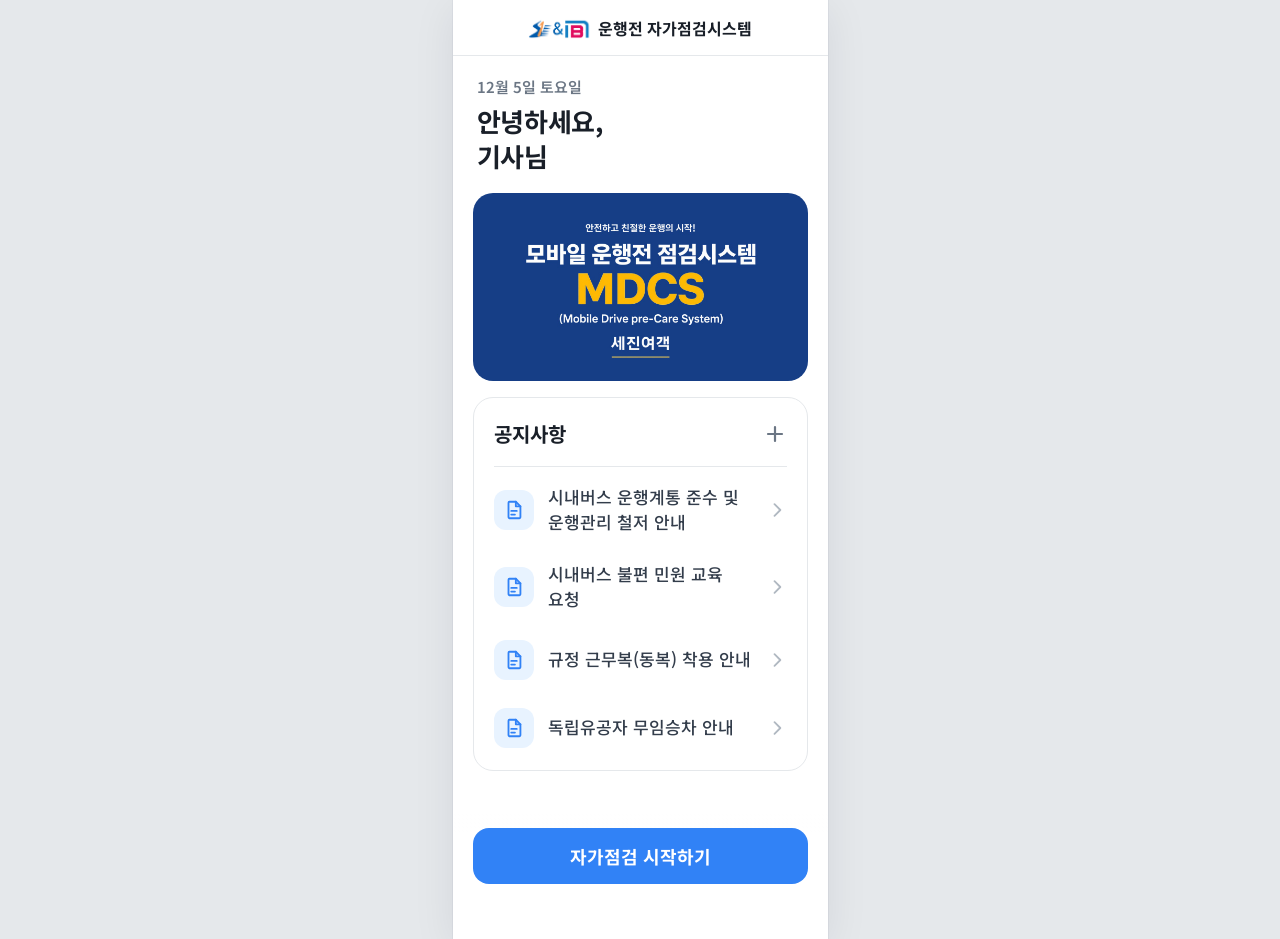
==== commit c0fd318a: "Add files via upload" ====
--- a/index.html
+++ b/index.html
@@ -23,7 +23,7 @@
 <link rel="preconnect" href="https://fonts.googleapis.com">
 <link rel="preconnect" href="https://fonts.gstatic.com" crossorigin>
 <link rel="stylesheet" href="https://fonts.googleapis.com/css2?family=Noto+Sans+KR:wght@400;500;600;700;800&display=swap">
-<link rel="stylesheet" href="styles.css?v=20261013a">
+<link rel="stylesheet" href="styles.css?v=20261013c">
 </head>
 <body>
 
@@ -82,7 +82,6 @@
 <!-- ======== 기사님 이름 ======== -->
 <section id="p-driver-name" class="page" data-nav="back" data-title="자가점검">
   <div class="top">
-    <img class="top-asset" src="images/id-card.png" alt="">
     <h1 class="top-title">기사님 성함을<br>알려주세요</h1>
     <p class="top-desc">처음 한 번만 입력하면 다음부터는 바로 시작해요.</p>
   </div>
@@ -93,16 +92,17 @@
     </label>
   </div>
   <div class="bottom-cta">
-    <button id="driver-name-submit" class="btn btn-primary" type="button" disabled>다음</button>
-    <button class="btn btn-secondary" type="button" data-prev>이전</button>
+    <div class="cta-row">
+      <button class="btn btn-secondary" type="button" data-prev>이전</button>
+      <button id="driver-name-submit" class="btn btn-primary" type="button" disabled>다음</button>
+    </div>
   </div>
 </section>
 
 <!-- ======== 1단계 : 근무지 ======== -->
 <section id="p0" class="page" data-nav="back" data-title="자가점검">
   <div class="top">
-    <img class="top-asset" src="images/bus_illustration.png" alt="">
-    <p class="top-eyebrow">1 / 8</p>
+    <p class="top-eyebrow">1 / 7</p>
     <h1 class="top-title">오늘 근무하는 곳을<br>선택해 주세요</h1>
   </div>
   <div class="step-body">
@@ -113,62 +113,51 @@
   </div>
   <div class="bottom-cta">
     <div class="summary" data-summary></div>
-    <button class="btn btn-primary" type="button" data-next disabled>다음</button>
-    <button class="btn btn-secondary" type="button" data-prev>이전</button>
-  </div>
-</section>
-
-<!-- ======== 2단계 : 노선 ======== -->
+    <div class="cta-row">
+      <button class="btn btn-secondary" type="button" data-prev>이전</button>
+      <button class="btn btn-primary" type="button" data-next disabled>다음</button>
+    </div>
+  </div>
+</section>
+
+<!-- ======== 2단계 : 노선, 차량번호 ======== -->
 <section id="p1" class="page" data-nav="back" data-title="자가점검">
   <div class="top">
-    <img class="top-asset" src="images/route.png" alt="">
-    <p class="top-eyebrow">2 / 8</p>
+    <p class="top-eyebrow">2 / 7</p>
     <h1 class="top-title">운행할 노선을<br>선택해 주세요</h1>
   </div>
   <div class="step-body">
     <div id="busno-options" class="option-grid cols-3"></div>
-  </div>
-  <div class="bottom-cta">
-    <div class="summary" data-summary></div>
-    <button class="btn btn-primary" type="button" data-next disabled>다음</button>
-    <button class="btn btn-secondary" type="button" data-prev>이전</button>
-  </div>
-</section>
-
-<!-- ======== 3단계 : 차량번호 ======== -->
-<section id="p2" class="page" data-nav="back" data-title="자가점검">
-  <div class="top">
-    <img class="top-asset" src="images/plate-number.png" alt="">
-    <p class="top-eyebrow">3 / 8</p>
-    <h1 class="top-title">운행할 차량번호를<br>선택해 주세요</h1>
-  </div>
-  <div class="step-body">
-    <div class="search-wrap">
-      <label class="search-field">
-        <svg viewBox="0 0 24 24" fill="none" stroke="currentColor" stroke-width="2.2" stroke-linecap="round" aria-hidden="true"><circle cx="11" cy="11" r="7"/><path d="M20 20l-3.5-3.5"/></svg>
-        <input id="plate-filter" class="field-input" type="text" inputmode="numeric" maxlength="4" placeholder="차량번호 숫자로 검색" autocomplete="off" aria-label="차량번호 검색">
-      </label>
-    </div>
-    <div id="plate-recent" hidden>
-      <p class="section-label">최근 선택</p>
-      <div id="plate-recent-grid" class="option-grid cols-3"></div>
-    </div>
-    <p id="plate-all-label" class="section-label">전체 차량</p>
-    <div id="plate-grid" class="option-grid cols-3"></div>
-    <p id="plate-empty" class="empty-state" hidden>검색한 차량번호가 없어요.</p>
-  </div>
-  <div class="bottom-cta">
-    <div class="summary" data-summary></div>
-    <button class="btn btn-primary" type="button" data-next disabled>다음</button>
-    <button class="btn btn-secondary" type="button" data-prev>이전</button>
+    <div id="plate-section" class="reveal follow-block" hidden>
+      <h2 class="follow-title">운행할 차량번호를<br>선택해 주세요</h2>
+      <div class="search-wrap">
+        <label class="search-field">
+          <svg viewBox="0 0 24 24" fill="none" stroke="currentColor" stroke-width="2.2" stroke-linecap="round" aria-hidden="true"><circle cx="11" cy="11" r="7"/><path d="M20 20l-3.5-3.5"/></svg>
+          <input id="plate-filter" class="field-input" type="text" inputmode="numeric" maxlength="4" placeholder="차량번호 숫자로 검색" autocomplete="off" aria-label="차량번호 검색">
+        </label>
+      </div>
+      <div id="plate-recent" hidden>
+        <p class="section-label">최근 선택</p>
+        <div id="plate-recent-grid" class="option-grid cols-3"></div>
+      </div>
+      <p id="plate-all-label" class="section-label">전체 차량</p>
+      <div id="plate-grid" class="option-grid cols-3"></div>
+      <p id="plate-empty" class="empty-state" hidden>검색한 차량번호가 없어요.</p>
+    </div>
+  </div>
+  <div class="bottom-cta">
+    <div class="summary" data-summary></div>
+    <div class="cta-row">
+      <button class="btn btn-secondary" type="button" data-prev>이전</button>
+      <button class="btn btn-primary" type="button" data-next disabled>다음</button>
+    </div>
   </div>
 </section>
 
 <!-- ======== 4단계 : 복장 ======== -->
 <section id="p3" class="page" data-nav="back" data-title="자가점검">
   <div class="top">
-    <img class="top-asset" src="images/uniform.png" alt="">
-    <p class="top-eyebrow">4 / 8</p>
+    <p class="top-eyebrow">3 / 7</p>
     <h1 class="top-title">복장 상태는<br>어떤가요?</h1>
   </div>
   <div class="step-body">
@@ -186,16 +175,17 @@
   </div>
   <div class="bottom-cta">
     <div class="summary" data-summary></div>
-    <button class="btn btn-primary" type="button" data-next disabled>다음</button>
-    <button class="btn btn-secondary" type="button" data-prev>이전</button>
+    <div class="cta-row">
+      <button class="btn btn-secondary" type="button" data-prev>이전</button>
+      <button class="btn btn-primary" type="button" data-next disabled>다음</button>
+    </div>
   </div>
 </section>
 
 <!-- ======== 5단계 : 건강 ======== -->
 <section id="p4" class="page" data-nav="back" data-title="자가점검">
   <div class="top">
-    <img class="top-asset" src="images/health.png" alt="">
-    <p class="top-eyebrow">5 / 8</p>
+    <p class="top-eyebrow">4 / 7</p>
     <h1 class="top-title">오늘 몸 상태는<br>어떤가요?</h1>
   </div>
   <div class="step-body">
@@ -220,16 +210,17 @@
   </div>
   <div class="bottom-cta">
     <div class="summary" data-summary></div>
-    <button class="btn btn-primary" type="button" data-next disabled>다음</button>
-    <button class="btn btn-secondary" type="button" data-prev>이전</button>
+    <div class="cta-row">
+      <button class="btn btn-secondary" type="button" data-prev>이전</button>
+      <button class="btn btn-primary" type="button" data-next disabled>다음</button>
+    </div>
   </div>
 </section>
 
 <!-- ======== 6단계 : 음주 ======== -->
 <section id="p5" class="page" data-nav="back" data-title="자가점검">
   <div class="top">
-    <img class="top-asset" src="images/no-drinks.png" alt="">
-    <p class="top-eyebrow">6 / 8</p>
+    <p class="top-eyebrow">5 / 7</p>
     <h1 class="top-title">24시간 안에<br>술을 마셨나요?</h1>
   </div>
   <div class="step-body">
@@ -247,16 +238,17 @@
   </div>
   <div class="bottom-cta">
     <div class="summary" data-summary></div>
-    <button class="btn btn-primary" type="button" data-next disabled>다음</button>
-    <button class="btn btn-secondary" type="button" data-prev>이전</button>
+    <div class="cta-row">
+      <button class="btn btn-secondary" type="button" data-prev>이전</button>
+      <button class="btn btn-primary" type="button" data-next disabled>다음</button>
+    </div>
   </div>
 </section>
 
 <!-- ======== 7단계 : 차량 내부 관리 실태 ======== -->
 <section id="p6" class="page" data-nav="back" data-title="자가점검">
   <div class="top">
-    <img class="top-asset" src="images/bus_illustration.png" alt="">
-    <p class="top-eyebrow">7 / 8</p>
+    <p class="top-eyebrow">6 / 7</p>
     <h1 class="top-title">차량 내부 관리 실태를<br>확인해 주세요</h1>
   </div>
   <div id="vehicle-checks" class="step-body check-list">
@@ -413,16 +405,17 @@
   </div>
   <div class="bottom-cta">
     <div class="summary" data-summary></div>
-    <button class="btn btn-primary" type="button" data-next disabled>다음</button>
-    <button class="btn btn-secondary" type="button" data-prev>이전</button>
+    <div class="cta-row">
+      <button class="btn btn-secondary" type="button" data-prev>이전</button>
+      <button class="btn btn-primary" type="button" data-next disabled>다음</button>
+    </div>
   </div>
 </section>
 
 <!-- ======== 8단계 : 차량 외부 관리 실태 ======== -->
 <section id="p7" class="page" data-nav="back" data-title="자가점검">
   <div class="top">
-    <img class="top-asset" src="images/bus_illustration.png" alt="">
-    <p class="top-eyebrow">8 / 8</p>
+    <p class="top-eyebrow">7 / 7</p>
     <h1 class="top-title">차량 외부 관리 실태를<br>확인해 주세요</h1>
   </div>
   <div id="exterior-checks" class="step-body check-list">
@@ -536,8 +529,10 @@
   </div>
   <div class="bottom-cta">
     <div class="summary" data-summary></div>
-    <button class="btn btn-primary" type="button" data-next disabled>다음</button>
-    <button class="btn btn-secondary" type="button" data-prev>이전</button>
+    <div class="cta-row">
+      <button class="btn btn-secondary" type="button" data-prev>이전</button>
+      <button class="btn btn-primary" type="button" data-next disabled>다음</button>
+    </div>
   </div>
 </section>
 
@@ -551,8 +546,10 @@
     <ul id="review-list" class="review-list"></ul>
   </div>
   <div class="bottom-cta">
-    <button id="submit-btn" class="btn btn-primary" type="button">제출하기</button>
-    <button class="btn btn-secondary" type="button" data-prev>이전</button>
+    <div class="cta-row">
+      <button class="btn btn-secondary" type="button" data-prev>이전</button>
+      <button id="submit-btn" class="btn btn-primary" type="button">제출하기</button>
+    </div>
   </div>
 </section>
 
@@ -591,6 +588,6 @@
 <div id="toast" class="toast" role="status" aria-live="polite"></div>
 
 <script src="header.js?v=20261012f"></script>
-<script src="app.js?v=20261013a"></script>
+<script src="app.js?v=20261013c"></script>
 </body>
 </html>
--- a/styles.css
+++ b/styles.css
@@ -361,6 +361,17 @@
   pointer-events: auto;
 }
 
+.cta-row {
+  display: flex;
+  gap: 8px;
+}
+
+.cta-row .btn {
+  flex: 1 1 0;
+  width: auto;
+  min-width: 0;
+}
+
 body[data-tone="grey"] .bottom-cta {
   background: linear-gradient(to bottom, rgba(242, 244, 246, 0), var(--grey-100) 20px);
 }
@@ -369,7 +380,7 @@
 .page {
   display: none;
   min-height: 100vh;
-  padding: var(--nav-height) 0 calc(240px + env(safe-area-inset-bottom));
+  padding: var(--nav-height) 0 calc(168px + env(safe-area-inset-bottom));
 }
 
 .page.active {
@@ -387,13 +398,6 @@
 /* ======== Top (단계 제목) ======== */
 .top {
   padding: 20px 24px 0;
-}
-
-.top-asset {
-  width: 64px;
-  height: 64px;
-  margin-bottom: 16px;
-  object-fit: contain;
 }
 
 .top-eyebrow {
@@ -712,6 +716,18 @@
 .reveal {
   margin-top: 20px;
   animation: reveal 0.28s var(--ease);
+}
+
+.follow-block {
+  margin-top: 36px;
+}
+
+.follow-title {
+  margin-bottom: 20px;
+  font-size: 26px;
+  font-weight: 700;
+  line-height: 1.38;
+  letter-spacing: -0.3px;
 }
 
 /* ======== 입력 ======== */
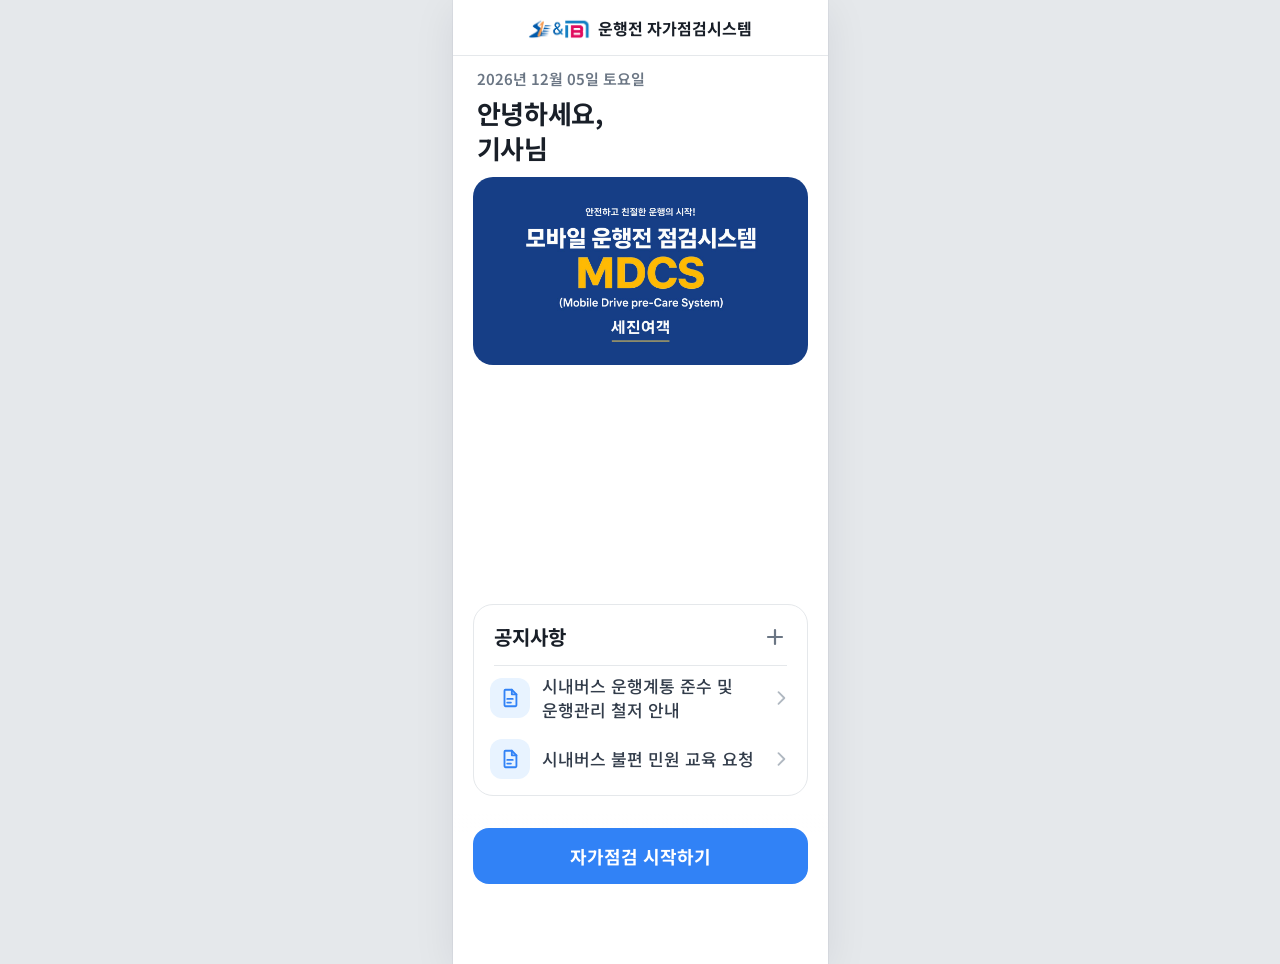
==== commit 276640a3: "Add files via upload" ====
--- a/index.html
+++ b/index.html
@@ -1,593 +1,534 @@
-<!DOCTYPE html>
-<html lang="ko">
-<head>
-<meta charset="UTF-8">
-<meta name="viewport" content="width=device-width,initial-scale=1,viewport-fit=cover">
-<title>운행전 자가점검시스템</title>
-
-<!-- 기본 메타 태그 -->
-<meta name="description" content="부산 세진여객 운전기사 운행전 자가점검시스템">
-<meta name="theme-color" content="#3182F6">
-
-<!-- PWA 메타 태그 (주석처리) -->
-<!-- <meta name="apple-mobile-web-app-capable" content="yes"> -->
-<!-- <meta name="apple-mobile-web-app-status-bar-style" content="default"> -->
-<!-- <meta name="apple-mobile-web-app-title" content="세진여객 점검"> -->
-
-<!-- PWA 아이콘 (주석처리) -->
-<!-- <link rel="icon" type="image/png" sizes="32x32" href="/icons/icon-32x32.png"> -->
-<!-- <link rel="icon" type="image/png" sizes="16x16" href="/icons/icon-16x16.png"> -->
-<!-- <link rel="apple-touch-icon" href="/icons/icon-192x192.png"> -->
-<!-- <link rel="manifest" href="/manifest.json"> -->
-
-<link rel="preconnect" href="https://fonts.googleapis.com">
-<link rel="preconnect" href="https://fonts.gstatic.com" crossorigin>
-<link rel="stylesheet" href="https://fonts.googleapis.com/css2?family=Noto+Sans+KR:wght@400;500;600;700;800&display=swap">
-<link rel="stylesheet" href="styles.css?v=20261013c">
-</head>
-<body>
-
-<!-- ======== 스플래시 ======== -->
-<div id="splash" class="splash-overlay">
-  <div class="splash-content">
-    <div class="splash-logo-wrap">
-      <img src="logo1.png" alt="MDCS 로고">
-    </div>
-    <div class="splash-title">MDCS</div>
-    <div class="splash-subtitle splash-subtitle-kr">운행 전 자가점검시스템</div>
-    <div class="splash-subtitle">(Mobile Drive Pre-Care System)</div>
-  </div>
-</div>
-
-<!-- ======== 상단 내비게이션 (header.js) ======== -->
-<div id="header-container"></div>
-
-<!-- ======== 메인 화면 ======== -->
-<section id="p-landing" class="page" data-nav="brand">
-  <div class="landing">
-    <div class="landing-greeting">
-      <p id="landing-date" class="landing-date"></p>
-      <h1 id="landing-hello" class="landing-hello">안녕하세요,<br>기사님</h1>
-    </div>
-
-    <div class="banner">
-      <img src="images/mdcs-banner-163e86.jpg" alt="안전하고 친절한 운행의 시작! 모바일 운행전 점검시스템 MDCS">
-    </div>
-
-    <section class="section-card" aria-labelledby="notice-heading">
-      <div class="list-header">
-        <h2 id="notice-heading" class="list-header-title">공지사항</h2>
-        <button id="notice-board-open" class="icon-btn" type="button" aria-label="공지사항 전체 보기">
-          <svg viewBox="0 0 24 24" fill="none" stroke="currentColor" stroke-width="2.2" stroke-linecap="round" aria-hidden="true"><path d="M12 5v14M5 12h14"/></svg>
-        </button>
-      </div>
-      <ul id="landing-notice-list" class="list"></ul>
-    </section>
-  </div>
-
-  <div class="bottom-cta">
-    <button id="landing-start-btn" class="btn btn-primary" type="button">자가점검 시작하기</button>
-  </div>
-</section>
-
-<!-- ======== 공지사항 전체 ======== -->
-<section id="p-board" class="page" data-nav="back" data-title="공지사항" data-tone="grey">
-  <div class="landing">
-    <section class="section-card">
-      <ul id="board-notice-list" class="list"></ul>
-    </section>
-  </div>
-</section>
-
-<!-- ======== 기사님 이름 ======== -->
-<section id="p-driver-name" class="page" data-nav="back" data-title="자가점검">
-  <div class="top">
-    <h1 class="top-title">기사님 성함을<br>알려주세요</h1>
-    <p class="top-desc">처음 한 번만 입력하면 다음부터는 바로 시작해요.</p>
-  </div>
-  <div class="step-body">
-    <label class="field">
-      <span class="field-label">이름</span>
-      <input id="driver-name-input" class="field-input" type="text" placeholder="예) 홍길동" maxlength="20" autocomplete="off">
-    </label>
-  </div>
-  <div class="bottom-cta">
-    <div class="cta-row">
-      <button class="btn btn-secondary" type="button" data-prev>이전</button>
-      <button id="driver-name-submit" class="btn btn-primary" type="button" disabled>다음</button>
-    </div>
-  </div>
-</section>
-
-<!-- ======== 1단계 : 근무지 ======== -->
-<section id="p0" class="page" data-nav="back" data-title="자가점검">
-  <div class="top">
-    <p class="top-eyebrow">1 / 7</p>
-    <h1 class="top-title">오늘 근무하는 곳을<br>선택해 주세요</h1>
-  </div>
-  <div class="step-body">
-    <div id="site-options" class="option-grid cols-2">
-      <button class="option-tile tall" type="button" data-value="노포" aria-pressed="false">노포</button>
-      <button class="option-tile tall" type="button" data-value="정관" aria-pressed="false">정관</button>
-    </div>
-  </div>
-  <div class="bottom-cta">
-    <div class="summary" data-summary></div>
-    <div class="cta-row">
-      <button class="btn btn-secondary" type="button" data-prev>이전</button>
-      <button class="btn btn-primary" type="button" data-next disabled>다음</button>
-    </div>
-  </div>
-</section>
-
-<!-- ======== 2단계 : 노선, 차량번호 ======== -->
-<section id="p1" class="page" data-nav="back" data-title="자가점검">
-  <div class="top">
-    <p class="top-eyebrow">2 / 7</p>
-    <h1 class="top-title">운행할 노선을<br>선택해 주세요</h1>
-  </div>
-  <div class="step-body">
-    <div id="busno-options" class="option-grid cols-3"></div>
-    <div id="plate-section" class="reveal follow-block" hidden>
-      <h2 class="follow-title">운행할 차량번호를<br>선택해 주세요</h2>
-      <div class="search-wrap">
-        <label class="search-field">
-          <svg viewBox="0 0 24 24" fill="none" stroke="currentColor" stroke-width="2.2" stroke-linecap="round" aria-hidden="true"><circle cx="11" cy="11" r="7"/><path d="M20 20l-3.5-3.5"/></svg>
-          <input id="plate-filter" class="field-input" type="text" inputmode="numeric" maxlength="4" placeholder="차량번호 숫자로 검색" autocomplete="off" aria-label="차량번호 검색">
-        </label>
-      </div>
-      <div id="plate-recent" hidden>
-        <p class="section-label">최근 선택</p>
-        <div id="plate-recent-grid" class="option-grid cols-3"></div>
-      </div>
-      <p id="plate-all-label" class="section-label">전체 차량</p>
-      <div id="plate-grid" class="option-grid cols-3"></div>
-      <p id="plate-empty" class="empty-state" hidden>검색한 차량번호가 없어요.</p>
-    </div>
-  </div>
-  <div class="bottom-cta">
-    <div class="summary" data-summary></div>
-    <div class="cta-row">
-      <button class="btn btn-secondary" type="button" data-prev>이전</button>
-      <button class="btn btn-primary" type="button" data-next disabled>다음</button>
-    </div>
-  </div>
-</section>
-
-<!-- ======== 4단계 : 복장 ======== -->
-<section id="p3" class="page" data-nav="back" data-title="자가점검">
-  <div class="top">
-    <p class="top-eyebrow">3 / 7</p>
-    <h1 class="top-title">복장 상태는<br>어떤가요?</h1>
-  </div>
-  <div class="step-body">
-    <div id="uniform-options" class="option-list">
-      <button class="option-row" type="button" data-value="ok" aria-pressed="false">양호해요<span class="radio" aria-hidden="true"></span></button>
-      <button class="option-row" type="button" data-value="bad" aria-pressed="false">불량이에요<span class="radio" aria-hidden="true"></span></button>
-    </div>
-    <div id="uniform-reason-wrap" class="reveal" hidden>
-      <label class="field">
-        <span class="field-label">어떤 점이 불량인가요?</span>
-        <textarea id="reason-input" class="field-input field-textarea" rows="3" maxlength="100" placeholder="예) 넥타이를 착용하지 못했어요" autocomplete="off"></textarea>
-        <span id="reason-counter" class="field-counter">0 / 100</span>
-      </label>
-    </div>
-  </div>
-  <div class="bottom-cta">
-    <div class="summary" data-summary></div>
-    <div class="cta-row">
-      <button class="btn btn-secondary" type="button" data-prev>이전</button>
-      <button class="btn btn-primary" type="button" data-next disabled>다음</button>
-    </div>
-  </div>
-</section>
-
-<!-- ======== 5단계 : 건강 ======== -->
-<section id="p4" class="page" data-nav="back" data-title="자가점검">
-  <div class="top">
-    <p class="top-eyebrow">4 / 7</p>
-    <h1 class="top-title">오늘 몸 상태는<br>어떤가요?</h1>
-  </div>
-  <div class="step-body">
-    <div id="health-options" class="option-list">
-      <button class="option-row" type="button" data-value="ok" aria-pressed="false">양호해요<span class="radio" aria-hidden="true"></span></button>
-      <button class="option-row" type="button" data-value="symptom" aria-pressed="false">증상이 있어요<span class="radio" aria-hidden="true"></span></button>
-    </div>
-    <div id="health-detail-wrap" class="reveal" hidden>
-      <p class="section-label">어떤 증상인가요?</p>
-      <div id="health-chips" class="option-grid cols-2">
-        <button class="option-tile compact" type="button" data-value="몸살" aria-pressed="false">몸살</button>
-        <button class="option-tile compact" type="button" data-value="감기" aria-pressed="false">감기</button>
-        <button class="option-tile compact" type="button" data-value="장염" aria-pressed="false">장염</button>
-        <button class="option-tile compact" type="button" data-value="기타" aria-pressed="false">기타</button>
-      </div>
-      <label id="health-custom-wrap" class="field reveal" hidden>
-        <span class="field-label">증상을 적어 주세요</span>
-        <textarea id="health-custom" class="field-input field-textarea" rows="3" maxlength="100" placeholder="예) 두통이 있어요" autocomplete="off"></textarea>
-        <span id="health-counter" class="field-counter">0 / 100</span>
-      </label>
-    </div>
-  </div>
-  <div class="bottom-cta">
-    <div class="summary" data-summary></div>
-    <div class="cta-row">
-      <button class="btn btn-secondary" type="button" data-prev>이전</button>
-      <button class="btn btn-primary" type="button" data-next disabled>다음</button>
-    </div>
-  </div>
-</section>
-
-<!-- ======== 6단계 : 음주 ======== -->
-<section id="p5" class="page" data-nav="back" data-title="자가점검">
-  <div class="top">
-    <p class="top-eyebrow">5 / 7</p>
-    <h1 class="top-title">24시간 안에<br>술을 마셨나요?</h1>
-  </div>
-  <div class="step-body">
-    <div id="alcohol-options" class="option-list">
-      <button class="option-row" type="button" data-value="no" aria-pressed="false">아니요, 마시지 않았어요<span class="radio" aria-hidden="true"></span></button>
-      <button class="option-row danger" type="button" data-value="yes" aria-pressed="false">예, 마셨어요<span class="radio" aria-hidden="true"></span></button>
-    </div>
-    <div id="alcohol-warning" class="callout danger reveal" role="alert" hidden>
-      <svg viewBox="0 0 24 24" fill="none" stroke="currentColor" stroke-width="2.2" stroke-linecap="round" aria-hidden="true"><circle cx="12" cy="12" r="9"/><path d="M12 7.5v5.5M12 16.5h.01"/></svg>
-      <div>
-        <p class="callout-title">반드시 관리자에게 알려 주세요</p>
-        <p class="callout-desc">관리자에게 문의한 뒤 음주 측정을 진행해 주세요.</p>
-      </div>
-    </div>
-  </div>
-  <div class="bottom-cta">
-    <div class="summary" data-summary></div>
-    <div class="cta-row">
-      <button class="btn btn-secondary" type="button" data-prev>이전</button>
-      <button class="btn btn-primary" type="button" data-next disabled>다음</button>
-    </div>
-  </div>
-</section>
-
-<!-- ======== 7단계 : 차량 내부 관리 실태 ======== -->
-<section id="p6" class="page" data-nav="back" data-title="자가점검">
-  <div class="top">
-    <p class="top-eyebrow">6 / 7</p>
-    <h1 class="top-title">차량 내부 관리 실태를<br>확인해 주세요</h1>
-  </div>
-  <div id="vehicle-checks" class="step-body check-list">
-    <div class="check-item" data-check="cctv">
-      <p class="check-item-title"><span class="check-item-no">1</span>CCTV 작동 및 관리상태</p>
-      <div class="option-grid cols-2">
-        <button class="option-tile compact" type="button" data-item="cctv" data-value="ok" aria-pressed="false">문제 없음</button>
-        <button class="option-tile compact danger" type="button" data-item="cctv" data-value="bad" aria-pressed="false">문제 있음</button>
-      </div>
-      <div class="reveal" hidden>
-        <div class="problem-box">
-          <label class="field">
-            <span class="field-label">어떤 문제가 있나요?</span>
-            <textarea class="field-input field-textarea" data-note="cctv" rows="2" maxlength="100" placeholder="예) 화면이 나오지 않아요" autocomplete="off"></textarea>
-            <span class="field-counter">0 / 100</span>
-          </label>
-          <label class="photo-btn">
-            <span class="photo-icon" aria-hidden="true"><svg viewBox="0 0 24 24" fill="none" stroke="currentColor" stroke-width="2" stroke-linecap="round" stroke-linejoin="round"><path d="M4 8h3l1.6-2h6.8L17 8h3a1 1 0 0 1 1 1v9a1 1 0 0 1-1 1H4a1 1 0 0 1-1-1V9a1 1 0 0 1 1-1z"/><circle cx="12" cy="13" r="3.2"/></svg></span>
-            <span class="photo-btn-title">사진 촬영</span>
-            <input class="photo-input" data-photo="cctv" type="file" accept="image/*" capture="environment">
-          </label>
-          <div class="photo-preview" data-photo-preview="cctv" hidden>
-            <img alt="CCTV 문제 사진">
-            <button class="text-btn" type="button" data-photo-clear="cctv">사진 삭제</button>
-          </div>
-        </div>
-      </div>
-    </div>
-    <div class="check-item" data-check="terminal">
-      <p class="check-item-title"><span class="check-item-no">2</span>단말기 작동 상태</p>
-      <div class="option-grid cols-2">
-        <button class="option-tile compact" type="button" data-item="terminal" data-value="ok" aria-pressed="false">문제 없음</button>
-        <button class="option-tile compact danger" type="button" data-item="terminal" data-value="bad" aria-pressed="false">문제 있음</button>
-      </div>
-      <div class="reveal" hidden>
-        <div class="problem-box">
-          <label class="field">
-            <span class="field-label">어떤 문제가 있나요?</span>
-            <textarea class="field-input field-textarea" data-note="terminal" rows="2" maxlength="100" placeholder="예) 단말기가 켜지지 않아요" autocomplete="off"></textarea>
-            <span class="field-counter">0 / 100</span>
-          </label>
-          <label class="photo-btn">
-            <span class="photo-icon" aria-hidden="true"><svg viewBox="0 0 24 24" fill="none" stroke="currentColor" stroke-width="2" stroke-linecap="round" stroke-linejoin="round"><path d="M4 8h3l1.6-2h6.8L17 8h3a1 1 0 0 1 1 1v9a1 1 0 0 1-1 1H4a1 1 0 0 1-1-1V9a1 1 0 0 1 1-1z"/><circle cx="12" cy="13" r="3.2"/></svg></span>
-            <span class="photo-btn-title">사진 촬영</span>
-            <input class="photo-input" data-photo="terminal" type="file" accept="image/*" capture="environment">
-          </label>
-          <div class="photo-preview" data-photo-preview="terminal" hidden>
-            <img alt="단말기 문제 사진">
-            <button class="text-btn" type="button" data-photo-clear="terminal">사진 삭제</button>
-          </div>
-        </div>
-      </div>
-    </div>
-    <div class="check-item" data-check="energy">
-      <p class="check-item-title"><span class="check-item-no">3</span>에너지(배터리, CNG) 잔여량</p>
-      <div class="option-grid cols-2">
-        <button class="option-tile compact" type="button" data-item="energy" data-value="ok" aria-pressed="false">문제 없음</button>
-        <button class="option-tile compact danger" type="button" data-item="energy" data-value="bad" aria-pressed="false">문제 있음</button>
-      </div>
-      <div class="reveal" hidden>
-        <div class="problem-box">
-          <label class="field">
-            <span class="field-label">어떤 문제가 있나요?</span>
-            <textarea class="field-input field-textarea" data-note="energy" rows="2" maxlength="100" placeholder="예) CNG가 거의 없어요" autocomplete="off"></textarea>
-            <span class="field-counter">0 / 100</span>
-          </label>
-          <label class="photo-btn">
-            <span class="photo-icon" aria-hidden="true"><svg viewBox="0 0 24 24" fill="none" stroke="currentColor" stroke-width="2" stroke-linecap="round" stroke-linejoin="round"><path d="M4 8h3l1.6-2h6.8L17 8h3a1 1 0 0 1 1 1v9a1 1 0 0 1-1 1H4a1 1 0 0 1-1-1V9a1 1 0 0 1 1-1z"/><circle cx="12" cy="13" r="3.2"/></svg></span>
-            <span class="photo-btn-title">사진 촬영</span>
-            <input class="photo-input" data-photo="energy" type="file" accept="image/*" capture="environment">
-          </label>
-          <div class="photo-preview" data-photo-preview="energy" hidden>
-            <img alt="에너지 잔여량 문제 사진">
-            <button class="text-btn" type="button" data-photo-clear="energy">사진 삭제</button>
-          </div>
-        </div>
-      </div>
-    </div>
-    <div class="check-item" data-check="dashboard">
-      <p class="check-item-title"><span class="check-item-no">4</span>계기판(경고등)</p>
-      <div class="option-grid cols-2">
-        <button class="option-tile compact" type="button" data-item="dashboard" data-value="ok" aria-pressed="false">문제 없음</button>
-        <button class="option-tile compact danger" type="button" data-item="dashboard" data-value="bad" aria-pressed="false">문제 있음</button>
-      </div>
-      <div class="reveal" hidden>
-        <div class="problem-box">
-          <label class="field">
-            <span class="field-label">어떤 문제가 있나요?</span>
-            <textarea class="field-input field-textarea" data-note="dashboard" rows="2" maxlength="100" placeholder="예) 경고등이 켜져 있어요" autocomplete="off"></textarea>
-            <span class="field-counter">0 / 100</span>
-          </label>
-          <label class="photo-btn">
-            <span class="photo-icon" aria-hidden="true"><svg viewBox="0 0 24 24" fill="none" stroke="currentColor" stroke-width="2" stroke-linecap="round" stroke-linejoin="round"><path d="M4 8h3l1.6-2h6.8L17 8h3a1 1 0 0 1 1 1v9a1 1 0 0 1-1 1H4a1 1 0 0 1-1-1V9a1 1 0 0 1 1-1z"/><circle cx="12" cy="13" r="3.2"/></svg></span>
-            <span class="photo-btn-title">사진 촬영</span>
-            <input class="photo-input" data-photo="dashboard" type="file" accept="image/*" capture="environment">
-          </label>
-          <div class="photo-preview" data-photo-preview="dashboard" hidden>
-            <img alt="계기판 문제 사진">
-            <button class="text-btn" type="button" data-photo-clear="dashboard">사진 삭제</button>
-          </div>
-        </div>
-      </div>
-    </div>
-    <div class="check-item" data-check="suspension">
-      <p class="check-item-title"><span class="check-item-no">5</span>에어서스펜션 상태</p>
-      <div class="option-grid cols-2">
-        <button class="option-tile compact" type="button" data-item="suspension" data-value="ok" aria-pressed="false">문제 없음</button>
-        <button class="option-tile compact danger" type="button" data-item="suspension" data-value="bad" aria-pressed="false">문제 있음</button>
-      </div>
-      <div class="reveal" hidden>
-        <div class="problem-box">
-          <label class="field">
-            <span class="field-label">어떤 문제가 있나요?</span>
-            <textarea class="field-input field-textarea" data-note="suspension" rows="2" maxlength="100" placeholder="예) 한쪽이 내려가 있어요" autocomplete="off"></textarea>
-            <span class="field-counter">0 / 100</span>
-          </label>
-          <label class="photo-btn">
-            <span class="photo-icon" aria-hidden="true"><svg viewBox="0 0 24 24" fill="none" stroke="currentColor" stroke-width="2" stroke-linecap="round" stroke-linejoin="round"><path d="M4 8h3l1.6-2h6.8L17 8h3a1 1 0 0 1 1 1v9a1 1 0 0 1-1 1H4a1 1 0 0 1-1-1V9a1 1 0 0 1 1-1z"/><circle cx="12" cy="13" r="3.2"/></svg></span>
-            <span class="photo-btn-title">사진 촬영</span>
-            <input class="photo-input" data-photo="suspension" type="file" accept="image/*" capture="environment">
-          </label>
-          <div class="photo-preview" data-photo-preview="suspension" hidden>
-            <img alt="에어서스펜션 문제 사진">
-            <button class="text-btn" type="button" data-photo-clear="suspension">사진 삭제</button>
-          </div>
-        </div>
-      </div>
-    </div>
-    <div class="check-item" data-check="etc">
-      <p class="check-item-title"><span class="check-item-no">6</span>기타</p>
-      <div class="option-grid cols-2">
-        <button class="option-tile compact" type="button" data-item="etc" data-value="ok" aria-pressed="false">문제 없음</button>
-        <button class="option-tile compact danger" type="button" data-item="etc" data-value="bad" aria-pressed="false">문제 있음</button>
-      </div>
-      <div class="reveal" hidden>
-        <div class="problem-box">
-          <label class="field">
-            <span class="field-label">어떤 문제가 있나요?</span>
-            <textarea class="field-input field-textarea" data-note="etc" rows="2" maxlength="100" placeholder="다른 이상을 적어 주세요" autocomplete="off"></textarea>
-            <span class="field-counter">0 / 100</span>
-          </label>
-          <label class="photo-btn">
-            <span class="photo-icon" aria-hidden="true"><svg viewBox="0 0 24 24" fill="none" stroke="currentColor" stroke-width="2" stroke-linecap="round" stroke-linejoin="round"><path d="M4 8h3l1.6-2h6.8L17 8h3a1 1 0 0 1 1 1v9a1 1 0 0 1-1 1H4a1 1 0 0 1-1-1V9a1 1 0 0 1 1-1z"/><circle cx="12" cy="13" r="3.2"/></svg></span>
-            <span class="photo-btn-title">사진 촬영</span>
-            <input class="photo-input" data-photo="etc" type="file" accept="image/*" capture="environment">
-          </label>
-          <div class="photo-preview" data-photo-preview="etc" hidden>
-            <img alt="기타 문제 사진">
-            <button class="text-btn" type="button" data-photo-clear="etc">사진 삭제</button>
-          </div>
-        </div>
-      </div>
-    </div>
-  </div>
-  <div class="bottom-cta">
-    <div class="summary" data-summary></div>
-    <div class="cta-row">
-      <button class="btn btn-secondary" type="button" data-prev>이전</button>
-      <button class="btn btn-primary" type="button" data-next disabled>다음</button>
-    </div>
-  </div>
-</section>
-
-<!-- ======== 8단계 : 차량 외부 관리 실태 ======== -->
-<section id="p7" class="page" data-nav="back" data-title="자가점검">
-  <div class="top">
-    <p class="top-eyebrow">7 / 7</p>
-    <h1 class="top-title">차량 외부 관리 실태를<br>확인해 주세요</h1>
-  </div>
-  <div id="exterior-checks" class="step-body check-list">
-    <div class="check-item" data-check="accident">
-      <p class="check-item-title"><span class="check-item-no">1</span>외부 사고 흔적 유무</p>
-      <div class="option-grid cols-2">
-        <button class="option-tile compact" type="button" data-item="accident" data-value="ok" aria-pressed="false">문제 없음</button>
-        <button class="option-tile compact danger" type="button" data-item="accident" data-value="bad" aria-pressed="false">문제 있음</button>
-      </div>
-      <div class="reveal" hidden>
-        <div class="problem-box">
-          <label class="field">
-            <span class="field-label">어떤 문제가 있나요?</span>
-            <textarea class="field-input field-textarea" data-note="accident" rows="2" maxlength="100" placeholder="예) 왼쪽 문에 긁힌 자국이 있어요" autocomplete="off"></textarea>
-            <span class="field-counter">0 / 100</span>
-          </label>
-          <label class="photo-btn">
-            <span class="photo-icon" aria-hidden="true"><svg viewBox="0 0 24 24" fill="none" stroke="currentColor" stroke-width="2" stroke-linecap="round" stroke-linejoin="round"><path d="M4 8h3l1.6-2h6.8L17 8h3a1 1 0 0 1 1 1v9a1 1 0 0 1-1 1H4a1 1 0 0 1-1-1V9a1 1 0 0 1 1-1z"/><circle cx="12" cy="13" r="3.2"/></svg></span>
-            <span class="photo-btn-title">사진 촬영</span>
-            <input class="photo-input" data-photo="accident" type="file" accept="image/*" capture="environment">
-          </label>
-          <div class="photo-preview" data-photo-preview="accident" hidden>
-            <img alt="외부 사고 흔적 사진">
-            <button class="text-btn" type="button" data-photo-clear="accident">사진 삭제</button>
-          </div>
-        </div>
-      </div>
-    </div>
-    <div class="check-item" data-check="tire">
-      <p class="check-item-title"><span class="check-item-no">2</span>타이어 공기압 및 상태</p>
-      <div class="option-grid cols-2">
-        <button class="option-tile compact" type="button" data-item="tire" data-value="ok" aria-pressed="false">문제 없음</button>
-        <button class="option-tile compact danger" type="button" data-item="tire" data-value="bad" aria-pressed="false">문제 있음</button>
-      </div>
-      <div class="reveal" hidden>
-        <div class="problem-box">
-          <label class="field">
-            <span class="field-label">어떤 문제가 있나요?</span>
-            <textarea class="field-input field-textarea" data-note="tire" rows="2" maxlength="100" placeholder="예) 앞바퀴 공기가 부족해요" autocomplete="off"></textarea>
-            <span class="field-counter">0 / 100</span>
-          </label>
-          <label class="photo-btn">
-            <span class="photo-icon" aria-hidden="true"><svg viewBox="0 0 24 24" fill="none" stroke="currentColor" stroke-width="2" stroke-linecap="round" stroke-linejoin="round"><path d="M4 8h3l1.6-2h6.8L17 8h3a1 1 0 0 1 1 1v9a1 1 0 0 1-1 1H4a1 1 0 0 1-1-1V9a1 1 0 0 1 1-1z"/><circle cx="12" cy="13" r="3.2"/></svg></span>
-            <span class="photo-btn-title">사진 촬영</span>
-            <input class="photo-input" data-photo="tire" type="file" accept="image/*" capture="environment">
-          </label>
-          <div class="photo-preview" data-photo-preview="tire" hidden>
-            <img alt="타이어 문제 사진">
-            <button class="text-btn" type="button" data-photo-clear="tire">사진 삭제</button>
-          </div>
-        </div>
-      </div>
-    </div>
-    <div class="check-item" data-check="wiper">
-      <p class="check-item-title"><span class="check-item-no">3</span>와이퍼 작동상태</p>
-      <div class="option-grid cols-2">
-        <button class="option-tile compact" type="button" data-item="wiper" data-value="ok" aria-pressed="false">문제 없음</button>
-        <button class="option-tile compact danger" type="button" data-item="wiper" data-value="bad" aria-pressed="false">문제 있음</button>
-      </div>
-      <div class="reveal" hidden>
-        <div class="problem-box">
-          <label class="field">
-            <span class="field-label">어떤 문제가 있나요?</span>
-            <textarea class="field-input field-textarea" data-note="wiper" rows="2" maxlength="100" placeholder="예) 와이퍼가 잘 움직이지 않아요" autocomplete="off"></textarea>
-            <span class="field-counter">0 / 100</span>
-          </label>
-          <label class="photo-btn">
-            <span class="photo-icon" aria-hidden="true"><svg viewBox="0 0 24 24" fill="none" stroke="currentColor" stroke-width="2" stroke-linecap="round" stroke-linejoin="round"><path d="M4 8h3l1.6-2h6.8L17 8h3a1 1 0 0 1 1 1v9a1 1 0 0 1-1 1H4a1 1 0 0 1-1-1V9a1 1 0 0 1 1-1z"/><circle cx="12" cy="13" r="3.2"/></svg></span>
-            <span class="photo-btn-title">사진 촬영</span>
-            <input class="photo-input" data-photo="wiper" type="file" accept="image/*" capture="environment">
-          </label>
-          <div class="photo-preview" data-photo-preview="wiper" hidden>
-            <img alt="와이퍼 문제 사진">
-            <button class="text-btn" type="button" data-photo-clear="wiper">사진 삭제</button>
-          </div>
-        </div>
-      </div>
-    </div>
-    <div class="check-item" data-check="etc">
-      <p class="check-item-title"><span class="check-item-no">4</span>기타</p>
-      <div class="option-grid cols-2">
-        <button class="option-tile compact" type="button" data-item="etc" data-value="ok" aria-pressed="false">문제 없음</button>
-        <button class="option-tile compact danger" type="button" data-item="etc" data-value="bad" aria-pressed="false">문제 있음</button>
-      </div>
-      <div class="reveal" hidden>
-        <div class="problem-box">
-          <label class="field">
-            <span class="field-label">어떤 문제가 있나요?</span>
-            <textarea class="field-input field-textarea" data-note="etc" rows="2" maxlength="100" placeholder="다른 이상을 적어 주세요" autocomplete="off"></textarea>
-            <span class="field-counter">0 / 100</span>
-          </label>
-          <label class="photo-btn">
-            <span class="photo-icon" aria-hidden="true"><svg viewBox="0 0 24 24" fill="none" stroke="currentColor" stroke-width="2" stroke-linecap="round" stroke-linejoin="round"><path d="M4 8h3l1.6-2h6.8L17 8h3a1 1 0 0 1 1 1v9a1 1 0 0 1-1 1H4a1 1 0 0 1-1-1V9a1 1 0 0 1 1-1z"/><circle cx="12" cy="13" r="3.2"/></svg></span>
-            <span class="photo-btn-title">사진 촬영</span>
-            <input class="photo-input" data-photo="etc" type="file" accept="image/*" capture="environment">
-          </label>
-          <div class="photo-preview" data-photo-preview="etc" hidden>
-            <img alt="기타 외부 문제 사진">
-            <button class="text-btn" type="button" data-photo-clear="etc">사진 삭제</button>
-          </div>
-        </div>
-      </div>
-    </div>
-    <div id="exterior-alert" class="callout danger" role="alert" hidden>
-      <svg viewBox="0 0 24 24" fill="none" stroke="currentColor" stroke-width="2.2" stroke-linecap="round" aria-hidden="true"><circle cx="12" cy="12" r="9"/><path d="M12 7.5v5.5M12 16.5h.01"/></svg>
-      <div>
-        <p id="exterior-alert-title" class="callout-title"></p>
-        <p id="exterior-alert-desc" class="callout-desc"></p>
-      </div>
-    </div>
-  </div>
-  <div class="bottom-cta">
-    <div class="summary" data-summary></div>
-    <div class="cta-row">
-      <button class="btn btn-secondary" type="button" data-prev>이전</button>
-      <button class="btn btn-primary" type="button" data-next disabled>다음</button>
-    </div>
-  </div>
-</section>
-
-<!-- ======== 제출 전 확인 ======== -->
-<section id="p-review" class="page" data-nav="back" data-title="자가점검">
-  <div class="top">
-    <h1 class="top-title">제출하기 전에<br>확인해 주세요</h1>
-    <p class="top-desc">고칠 내용이 있으면 '수정'을 눌러 주세요.</p>
-  </div>
-  <div class="step-body">
-    <ul id="review-list" class="review-list"></ul>
-  </div>
-  <div class="bottom-cta">
-    <div class="cta-row">
-      <button class="btn btn-secondary" type="button" data-prev>이전</button>
-      <button id="submit-btn" class="btn btn-primary" type="button">제출하기</button>
-    </div>
-  </div>
-</section>
-
-<!-- ======== 완료 ======== -->
-<section id="done" class="page" data-nav="brand">
-  <div class="result">
-    <svg class="result-icon" viewBox="0 0 88 88" aria-hidden="true"><circle cx="44" cy="44" r="44"/><path d="M27 45l11 11 23-24"/></svg>
-    <h1 class="result-title">점검을 마쳤어요</h1>
-    <p class="result-desc">오늘도 안전 운행하세요.</p>
-    <dl id="result-card" class="result-card"></dl>
-    <div id="done-alert" class="callout danger" role="alert" hidden>
-      <svg viewBox="0 0 24 24" fill="none" stroke="currentColor" stroke-width="2.2" stroke-linecap="round" aria-hidden="true"><circle cx="12" cy="12" r="9"/><path d="M12 7.5v5.5M12 16.5h.01"/></svg>
-      <div>
-        <p class="callout-title">운행 전에 관리자에게 알려 주세요</p>
-        <p class="callout-desc">24시간 안에 음주했다고 답했어요. 음주 측정을 진행해 주세요.</p>
-      </div>
-    </div>
-  </div>
-  <div class="bottom-cta">
-    <button id="done-home-btn" class="btn btn-primary" type="button">처음으로</button>
-  </div>
-</section>
-
-<!-- ======== 공지 이미지 보기 ======== -->
-<div id="notice-viewer" class="viewer" role="dialog" aria-modal="true" aria-labelledby="notice-viewer-title" hidden>
-  <div class="viewer-bar">
-    <button id="notice-viewer-close" class="icon-btn" type="button" aria-label="닫기">
-      <svg viewBox="0 0 24 24" fill="none" stroke="currentColor" stroke-width="2.2" stroke-linecap="round" aria-hidden="true"><path d="M6 6l12 12M18 6L6 18"/></svg>
-    </button>
-    <p id="notice-viewer-title" class="viewer-title"></p>
-    <span class="icon-btn-spacer" aria-hidden="true"></span>
-  </div>
-  <div id="notice-viewer-body" class="viewer-body"></div>
-</div>
-
-<div id="toast" class="toast" role="status" aria-live="polite"></div>
-
-<script src="header.js?v=20261012f"></script>
-<script src="app.js?v=20261013c"></script>
-</body>
-</html>
+<!DOCTYPE html>
+<html lang="ko">
+<head>
+<meta charset="UTF-8">
+<meta name="viewport" content="width=device-width,initial-scale=1,viewport-fit=cover">
+<title>운행전 자가점검시스템</title>
+
+<!-- 기본 메타 태그 -->
+<meta name="description" content="부산 세진여객 운전기사 운행전 자가점검시스템">
+<meta name="theme-color" content="#3182F6">
+
+<!-- PWA 메타 태그 (주석처리) -->
+<!-- <meta name="apple-mobile-web-app-capable" content="yes"> -->
+<!-- <meta name="apple-mobile-web-app-status-bar-style" content="default"> -->
+<!-- <meta name="apple-mobile-web-app-title" content="세진여객 점검"> -->
+
+<!-- PWA 아이콘 (주석처리) -->
+<!-- <link rel="icon" type="image/png" sizes="32x32" href="/icons/icon-32x32.png"> -->
+<!-- <link rel="icon" type="image/png" sizes="16x16" href="/icons/icon-16x16.png"> -->
+<!-- <link rel="apple-touch-icon" href="/icons/icon-192x192.png"> -->
+<!-- <link rel="manifest" href="/manifest.json"> -->
+
+<link rel="preconnect" href="https://fonts.googleapis.com">
+<link rel="preconnect" href="https://fonts.gstatic.com" crossorigin>
+<link rel="stylesheet" href="https://fonts.googleapis.com/css2?family=Noto+Sans+KR:wght@400;500;600;700;800&display=swap">
+<link rel="stylesheet" href="styles.css?v=20261014g">
+</head>
+<body>
+
+<!-- ======== 스플래시 ======== -->
+<div id="splash" class="splash-overlay">
+  <div class="splash-content">
+    <div class="splash-logo-wrap">
+      <img src="logo1.png" alt="MDCS 로고">
+    </div>
+    <div class="splash-title">MDCS</div>
+    <div class="splash-subtitle splash-subtitle-kr">운행 전 자가점검시스템</div>
+    <div class="splash-subtitle">(Mobile Drive Pre-Care System)</div>
+  </div>
+</div>
+
+<!-- ======== 상단 내비게이션 (header.js) ======== -->
+<div id="header-container"></div>
+
+<!-- ======== 메인 화면 ======== -->
+<section id="p-landing" class="page" data-nav="brand">
+  <div class="landing">
+    <div class="landing-greeting">
+      <p id="landing-date" class="landing-date"></p>
+      <h1 id="landing-hello" class="landing-hello">안녕하세요,<br>기사님</h1>
+    </div>
+
+    <div class="banner">
+      <img src="images/mdcs-banner-163e86.jpg" alt="안전하고 친절한 운행의 시작! 모바일 운행전 점검시스템 MDCS">
+    </div>
+
+    <section class="section-card" aria-labelledby="notice-heading">
+      <div class="list-header">
+        <h2 id="notice-heading" class="list-header-title">공지사항</h2>
+        <button id="notice-board-open" class="icon-btn" type="button" aria-label="공지사항 전체 보기">
+          <svg viewBox="0 0 24 24" fill="none" stroke="currentColor" stroke-width="2.2" stroke-linecap="round" aria-hidden="true"><path d="M12 5v14M5 12h14"/></svg>
+        </button>
+      </div>
+      <ul id="landing-notice-list" class="list"></ul>
+    </section>
+  </div>
+
+  <div class="bottom-cta">
+    <button id="landing-start-btn" class="btn btn-primary" type="button">자가점검 시작하기</button>
+  </div>
+</section>
+
+<!-- ======== 공지사항 전체 ======== -->
+<section id="p-board" class="page" data-nav="back" data-title="공지사항" data-tone="grey">
+  <div class="landing">
+    <section class="section-card">
+      <ul id="board-notice-list" class="list"></ul>
+    </section>
+  </div>
+</section>
+
+<!-- ======== 기사님 이름 ======== -->
+<section id="p-driver-name" class="page" data-nav="back" data-title="자가점검">
+  <div class="top">
+    <h1 class="top-title">기사님 성함을<br>알려주세요</h1>
+    <p class="top-desc">처음 한 번만 입력하면 다음부터는 바로 시작해요.</p>
+  </div>
+  <div class="step-body">
+    <label class="field">
+      <span class="field-label">이름</span>
+      <input id="driver-name-input" class="field-input" type="text" placeholder="예) 홍길동" maxlength="20" autocomplete="off">
+    </label>
+  </div>
+  <div class="bottom-cta">
+    <div class="cta-row">
+      <button class="btn btn-secondary" type="button" data-prev>이전</button>
+      <button id="driver-name-submit" class="btn btn-primary" type="button" disabled>다음</button>
+    </div>
+  </div>
+</section>
+
+<!-- ======== 1단계 : 근무지, 이어서 2단계 노선 ======== -->
+<section id="p0" class="page" data-nav="back" data-title="자가점검">
+  <div class="top" id="site-head">
+    <p class="top-eyebrow">1 / 7</p>
+    <h1 class="top-title">오늘 근무하는 곳을<br>선택해 주세요</h1>
+  </div>
+  <div class="step-body">
+    <div id="site-options" class="option-grid cols-2">
+      <button class="option-tile tall" type="button" data-value="노포" aria-pressed="false">노포</button>
+      <button class="option-tile tall" type="button" data-value="정관" aria-pressed="false">정관</button>
+    </div>
+    <div id="route-section" class="reveal follow-block page-follow" hidden>
+      <p class="top-eyebrow">2 / 7</p>
+      <h2 class="follow-title">운행할 노선을<br>선택해 주세요</h2>
+      <div id="busno-options" class="option-grid cols-3"></div>
+      <div id="plate-section" class="reveal follow-block" hidden>
+        <h2 class="follow-title">차량번호를 선택해 주세요.</h2>
+        <div class="search-wrap">
+          <label class="search-field">
+            <svg viewBox="0 0 24 24" fill="none" stroke="currentColor" stroke-width="2.2" stroke-linecap="round" aria-hidden="true"><circle cx="11" cy="11" r="7"/><path d="M20 20l-3.5-3.5"/></svg>
+            <input id="plate-filter" class="field-input" type="text" inputmode="numeric" maxlength="4" placeholder="차량번호 숫자로 검색" autocomplete="off" aria-label="차량번호 검색">
+          </label>
+        </div>
+        <div id="plate-recent" hidden>
+          <p class="section-label">최근 선택</p>
+          <div id="plate-recent-grid" class="option-grid cols-3"></div>
+        </div>
+        <div class="plate-scroll">
+          <p id="plate-all-label" class="section-label">전체 차량</p>
+          <div id="plate-grid" class="option-grid cols-3"></div>
+          <p id="plate-empty" class="empty-state" hidden>검색한 차량번호가 없어요.</p>
+        </div>
+      </div>
+    </div>
+    <div id="uniform-section" class="reveal follow-block page-follow" hidden>
+      <p class="top-eyebrow">3 / 7</p>
+    <h2 class="follow-title">복장 상태는<br>어떤가요?</h2>
+  
+    <div id="uniform-options" class="option-list">
+      <button class="option-row" type="button" data-value="ok" aria-pressed="false">양호해요<span class="radio" aria-hidden="true"></span></button>
+      <button class="option-row" type="button" data-value="bad" aria-pressed="false">불량이에요<span class="radio" aria-hidden="true"></span></button>
+    </div>
+    <div id="uniform-reason-wrap" class="reveal" hidden>
+      <label class="field">
+        <span class="field-label">어떤 점이 불량인가요?</span>
+        <textarea id="reason-input" class="field-input field-textarea" rows="3" maxlength="100" placeholder="예) 넥타이를 착용하지 못했어요" autocomplete="off"></textarea>
+        <span id="reason-counter" class="field-counter">0 / 100</span>
+      </label>
+    </div>
+      <button id="uniform-continue" class="btn btn-primary continue-btn" type="button" hidden>이어서 진행하기</button>
+    </div>
+
+
+    <div id="health-section" class="reveal follow-block page-follow" hidden>
+      <p class="top-eyebrow">4 / 7</p>
+    <h2 class="follow-title">오늘 몸 상태는<br>어떤가요?</h2>
+  
+    <div id="health-options" class="option-list">
+      <button class="option-row" type="button" data-value="ok" aria-pressed="false">양호해요<span class="radio" aria-hidden="true"></span></button>
+      <button class="option-row" type="button" data-value="symptom" aria-pressed="false">증상이 있어요<span class="radio" aria-hidden="true"></span></button>
+    </div>
+    <div id="health-detail-wrap" class="reveal" hidden>
+      <p id="health-detail-label" class="section-label">어떤 증상인가요?</p>
+      <div id="health-chips" class="option-grid cols-2">
+        <button class="option-tile compact" type="button" data-value="몸살" aria-pressed="false">몸살</button>
+        <button class="option-tile compact" type="button" data-value="감기" aria-pressed="false">감기</button>
+        <button class="option-tile compact" type="button" data-value="장염" aria-pressed="false">장염</button>
+        <button class="option-tile compact" type="button" data-value="기타" aria-pressed="false">기타</button>
+      </div>
+      <div id="health-custom-wrap" class="reveal" hidden>
+        <label class="field">
+          <span class="field-label">증상을 적어 주세요</span>
+          <textarea id="health-custom" class="field-input field-textarea health-note" rows="2" maxlength="100" placeholder="예) 두통이 있어요" autocomplete="off"></textarea>
+          <span id="health-counter" class="field-counter">0 / 100</span>
+        </label>
+        <button id="health-continue" class="btn btn-primary continue-btn" type="button" hidden>이어서 진행하기</button>
+        <button id="health-chip-reset" class="text-btn health-reset" type="button">다른 증상 고르기</button>
+      </div>
+    </div>
+    </div>
+
+
+    <div id="alcohol-section" class="reveal follow-block page-follow" hidden>
+      <p class="top-eyebrow">5 / 7</p>
+    <h2 class="follow-title">24시간 내에<br>술을 마셨나요?</h2>
+  
+    <div id="alcohol-options" class="option-list">
+      <button class="option-row" type="button" data-value="no" aria-pressed="false">아니요, 마시지 않았어요<span class="radio" aria-hidden="true"></span></button>
+      <button class="option-row danger" type="button" data-value="yes" aria-pressed="false">예, 마셨어요<span class="radio" aria-hidden="true"></span></button>
+    </div>
+    <div id="alcohol-warning" class="callout danger reveal" role="alert" hidden>
+      <svg viewBox="0 0 24 24" fill="none" stroke="currentColor" stroke-width="2.2" stroke-linecap="round" aria-hidden="true"><circle cx="12" cy="12" r="9"/><path d="M12 7.5v5.5M12 16.5h.01"/></svg>
+      <div>
+        <p class="callout-title">반드시 관리자에게 알려 주세요</p>
+        <p class="callout-desc">관리자에게 문의한 뒤 음주 측정을 진행해 주세요.</p>
+      </div>
+    </div>
+      <button id="alcohol-continue" class="btn btn-primary continue-btn" type="button" hidden>이어서 진행하기</button>
+    </div>
+
+
+    <div id="interior-section" class="reveal follow-block page-follow check-section" hidden>
+      <p class="top-eyebrow">6 / 7</p>
+    <h2 class="follow-title">차량 내부 관리 실태를<br>확인해 주세요</h2>
+  <div id="vehicle-checks" class="check-list">
+    <div class="check-item" data-check="cctv">
+      <p class="check-item-title"><span class="check-item-no">1</span>CCTV 작동 및 관리상태</p>
+      <div class="option-grid cols-2">
+        <button class="option-tile compact" type="button" data-item="cctv" data-value="ok" aria-pressed="false">문제 없음</button>
+        <button class="option-tile compact danger" type="button" data-item="cctv" data-value="bad" aria-pressed="false">문제 있음</button>
+      </div>
+      <div class="reveal" hidden>
+        <div class="problem-box">
+          <label class="field">
+            <span class="field-label">어떤 문제가 있나요?</span>
+            <textarea class="field-input field-textarea" data-note="cctv" rows="1" maxlength="100" placeholder="예) 화면이 나오지 않아요" autocomplete="off"></textarea>
+            <span class="field-counter">0 / 100</span>
+          </label>
+          <label class="photo-btn">
+            <span class="photo-icon" aria-hidden="true"><svg viewBox="0 0 24 24" fill="none" stroke="currentColor" stroke-width="2" stroke-linecap="round" stroke-linejoin="round"><path d="M4 8h3l1.6-2h6.8L17 8h3a1 1 0 0 1 1 1v9a1 1 0 0 1-1 1H4a1 1 0 0 1-1-1V9a1 1 0 0 1 1-1z"/><circle cx="12" cy="13" r="3.2"/></svg></span>
+            <span class="photo-btn-title">사진 촬영</span>
+            <input class="photo-input" data-photo="cctv" type="file" accept="image/*" capture="environment">
+          </label>
+          <div class="photo-preview" data-photo-preview="cctv" hidden>
+            <img alt="CCTV 문제 사진">
+            <button class="text-btn" type="button" data-photo-clear="cctv">사진 삭제</button>
+          </div>
+        </div>
+      </div>
+    </div>
+    <div class="check-item" data-check="terminal">
+      <p class="check-item-title"><span class="check-item-no">2</span>단말기 작동 상태</p>
+      <div class="option-grid cols-2">
+        <button class="option-tile compact" type="button" data-item="terminal" data-value="ok" aria-pressed="false">문제 없음</button>
+        <button class="option-tile compact danger" type="button" data-item="terminal" data-value="bad" aria-pressed="false">문제 있음</button>
+      </div>
+      <div class="reveal" hidden>
+        <div class="problem-box">
+          <label class="field">
+            <span class="field-label">어떤 문제가 있나요?</span>
+            <textarea class="field-input field-textarea" data-note="terminal" rows="1" maxlength="100" placeholder="예) 단말기가 켜지지 않아요" autocomplete="off"></textarea>
+            <span class="field-counter">0 / 100</span>
+          </label>
+          <label class="photo-btn">
+            <span class="photo-icon" aria-hidden="true"><svg viewBox="0 0 24 24" fill="none" stroke="currentColor" stroke-width="2" stroke-linecap="round" stroke-linejoin="round"><path d="M4 8h3l1.6-2h6.8L17 8h3a1 1 0 0 1 1 1v9a1 1 0 0 1-1 1H4a1 1 0 0 1-1-1V9a1 1 0 0 1 1-1z"/><circle cx="12" cy="13" r="3.2"/></svg></span>
+            <span class="photo-btn-title">사진 촬영</span>
+            <input class="photo-input" data-photo="terminal" type="file" accept="image/*" capture="environment">
+          </label>
+          <div class="photo-preview" data-photo-preview="terminal" hidden>
+            <img alt="단말기 문제 사진">
+            <button class="text-btn" type="button" data-photo-clear="terminal">사진 삭제</button>
+          </div>
+        </div>
+      </div>
+    </div>
+    <div class="check-item" data-check="energy">
+      <p class="check-item-title"><span class="check-item-no">3</span>에너지(배터리, CNG) 잔여량</p>
+      <div class="option-grid cols-2">
+        <button class="option-tile compact" type="button" data-item="energy" data-value="ok" aria-pressed="false">문제 없음</button>
+        <button class="option-tile compact danger" type="button" data-item="energy" data-value="bad" aria-pressed="false">문제 있음</button>
+      </div>
+      <div class="reveal" hidden>
+        <div class="problem-box">
+          <label class="field">
+            <span class="field-label">어떤 문제가 있나요?</span>
+            <textarea class="field-input field-textarea" data-note="energy" rows="1" maxlength="100" placeholder="예) CNG가 거의 없어요" autocomplete="off"></textarea>
+            <span class="field-counter">0 / 100</span>
+          </label>
+          <label class="photo-btn">
+            <span class="photo-icon" aria-hidden="true"><svg viewBox="0 0 24 24" fill="none" stroke="currentColor" stroke-width="2" stroke-linecap="round" stroke-linejoin="round"><path d="M4 8h3l1.6-2h6.8L17 8h3a1 1 0 0 1 1 1v9a1 1 0 0 1-1 1H4a1 1 0 0 1-1-1V9a1 1 0 0 1 1-1z"/><circle cx="12" cy="13" r="3.2"/></svg></span>
+            <span class="photo-btn-title">사진 촬영</span>
+            <input class="photo-input" data-photo="energy" type="file" accept="image/*" capture="environment">
+          </label>
+          <div class="photo-preview" data-photo-preview="energy" hidden>
+            <img alt="에너지 잔여량 문제 사진">
+            <button class="text-btn" type="button" data-photo-clear="energy">사진 삭제</button>
+          </div>
+        </div>
+      </div>
+    </div>
+    <div class="check-item" data-check="dashboard">
+      <p class="check-item-title"><span class="check-item-no">4</span>계기판(경고등)</p>
+      <div class="option-grid cols-2">
+        <button class="option-tile compact" type="button" data-item="dashboard" data-value="ok" aria-pressed="false">문제 없음</button>
+        <button class="option-tile compact danger" type="button" data-item="dashboard" data-value="bad" aria-pressed="false">문제 있음</button>
+      </div>
+      <div class="reveal" hidden>
+        <div class="problem-box">
+          <label class="field">
+            <span class="field-label">어떤 문제가 있나요?</span>
+            <textarea class="field-input field-textarea" data-note="dashboard" rows="1" maxlength="100" placeholder="예) 경고등이 켜져 있어요" autocomplete="off"></textarea>
+            <span class="field-counter">0 / 100</span>
+          </label>
+          <label class="photo-btn">
+            <span class="photo-icon" aria-hidden="true"><svg viewBox="0 0 24 24" fill="none" stroke="currentColor" stroke-width="2" stroke-linecap="round" stroke-linejoin="round"><path d="M4 8h3l1.6-2h6.8L17 8h3a1 1 0 0 1 1 1v9a1 1 0 0 1-1 1H4a1 1 0 0 1-1-1V9a1 1 0 0 1 1-1z"/><circle cx="12" cy="13" r="3.2"/></svg></span>
+            <span class="photo-btn-title">사진 촬영</span>
+            <input class="photo-input" data-photo="dashboard" type="file" accept="image/*" capture="environment">
+          </label>
+          <div class="photo-preview" data-photo-preview="dashboard" hidden>
+            <img alt="계기판 문제 사진">
+            <button class="text-btn" type="button" data-photo-clear="dashboard">사진 삭제</button>
+          </div>
+        </div>
+      </div>
+    </div>
+    <div class="check-item" data-check="suspension">
+      <p class="check-item-title"><span class="check-item-no">5</span>에어서스펜션 상태</p>
+      <div class="option-grid cols-2">
+        <button class="option-tile compact" type="button" data-item="suspension" data-value="ok" aria-pressed="false">문제 없음</button>
+        <button class="option-tile compact danger" type="button" data-item="suspension" data-value="bad" aria-pressed="false">문제 있음</button>
+      </div>
+      <div class="reveal" hidden>
+        <div class="problem-box">
+          <label class="field">
+            <span class="field-label">어떤 문제가 있나요?</span>
+            <textarea class="field-input field-textarea" data-note="suspension" rows="1" maxlength="100" placeholder="예) 한쪽이 내려가 있어요" autocomplete="off"></textarea>
+            <span class="field-counter">0 / 100</span>
+          </label>
+          <label class="photo-btn">
+            <span class="photo-icon" aria-hidden="true"><svg viewBox="0 0 24 24" fill="none" stroke="currentColor" stroke-width="2" stroke-linecap="round" stroke-linejoin="round"><path d="M4 8h3l1.6-2h6.8L17 8h3a1 1 0 0 1 1 1v9a1 1 0 0 1-1 1H4a1 1 0 0 1-1-1V9a1 1 0 0 1 1-1z"/><circle cx="12" cy="13" r="3.2"/></svg></span>
+            <span class="photo-btn-title">사진 촬영</span>
+            <input class="photo-input" data-photo="suspension" type="file" accept="image/*" capture="environment">
+          </label>
+          <div class="photo-preview" data-photo-preview="suspension" hidden>
+            <img alt="에어서스펜션 문제 사진">
+            <button class="text-btn" type="button" data-photo-clear="suspension">사진 삭제</button>
+          </div>
+        </div>
+      </div>
+    </div>
+    <div class="check-item" data-check="etc">
+      <p class="check-item-title"><span class="check-item-no">6</span>기타</p>
+      <div class="option-grid cols-2">
+        <button class="option-tile compact" type="button" data-item="etc" data-value="ok" aria-pressed="false">문제 없음</button>
+        <button class="option-tile compact danger" type="button" data-item="etc" data-value="bad" aria-pressed="false">문제 있음</button>
+      </div>
+      <div class="reveal" hidden>
+        <div class="problem-box">
+          <label class="field">
+            <span class="field-label">어떤 문제가 있나요?</span>
+            <textarea class="field-input field-textarea" data-note="etc" rows="1" maxlength="100" placeholder="다른 이상을 적어 주세요" autocomplete="off"></textarea>
+            <span class="field-counter">0 / 100</span>
+          </label>
+          <label class="photo-btn">
+            <span class="photo-icon" aria-hidden="true"><svg viewBox="0 0 24 24" fill="none" stroke="currentColor" stroke-width="2" stroke-linecap="round" stroke-linejoin="round"><path d="M4 8h3l1.6-2h6.8L17 8h3a1 1 0 0 1 1 1v9a1 1 0 0 1-1 1H4a1 1 0 0 1-1-1V9a1 1 0 0 1 1-1z"/><circle cx="12" cy="13" r="3.2"/></svg></span>
+            <span class="photo-btn-title">사진 촬영</span>
+            <input class="photo-input" data-photo="etc" type="file" accept="image/*" capture="environment">
+          </label>
+          <div class="photo-preview" data-photo-preview="etc" hidden>
+            <img alt="기타 문제 사진">
+            <button class="text-btn" type="button" data-photo-clear="etc">사진 삭제</button>
+          </div>
+        </div>
+      </div>
+    </div>
+  </div>
+      <button id="interior-continue" class="btn btn-primary continue-btn" type="button" hidden>이어서 진행하기</button>
+    </div>
+
+
+    <div id="exterior-section" class="reveal follow-block page-follow check-section" hidden>
+      <p class="top-eyebrow">7 / 7</p>
+    <h2 class="follow-title">차량 외부 관리 실태를<br>확인해 주세요</h2>
+  <div id="exterior-checks" class="check-list">
+    <div class="check-item" data-check="accident">
+      <p class="check-item-title"><span class="check-item-no">1</span>외부 사고 흔적 유무</p>
+      <div class="option-grid cols-2">
+        <button class="option-tile compact" type="button" data-item="accident" data-value="ok" aria-pressed="false">문제 없음</button>
+        <button class="option-tile compact danger" type="button" data-item="accident" data-value="bad" aria-pressed="false">문제 있음</button>
+      </div>
+      <div class="reveal" hidden>
+        <div class="problem-box">
+          <label class="field">
+            <span class="field-label">어떤 문제가 있나요?</span>
+            <textarea class="field-input field-textarea" data-note="accident" rows="1" maxlength="100" placeholder="예) 왼쪽 문에 긁힌 자국이 있어요" autocomplete="off"></textarea>
+            <span class="field-counter">0 / 100</span>
+          </label>
+          <label class="photo-btn">
+            <span class="photo-icon" aria-hidden="true"><svg viewBox="0 0 24 24" fill="none" stroke="currentColor" stroke-width="2" stroke-linecap="round" stroke-linejoin="round"><path d="M4 8h3l1.6-2h6.8L17 8h3a1 1 0 0 1 1 1v9a1 1 0 0 1-1 1H4a1 1 0 0 1-1-1V9a1 1 0 0 1 1-1z"/><circle cx="12" cy="13" r="3.2"/></svg></span>
+            <span class="photo-btn-title">사진 촬영</span>
+            <input class="photo-input" data-photo="accident" type="file" accept="image/*" capture="environment">
+          </label>
+          <div class="photo-preview" data-photo-preview="accident" hidden>
+            <img alt="외부 사고 흔적 사진">
+            <button class="text-btn" type="button" data-photo-clear="accident">사진 삭제</button>
+          </div>
+        </div>
+      </div>
+    </div>
+    <div class="check-item" data-check="tire">
+      <p class="check-item-title"><span class="check-item-no">2</span>타이어 공기압 및 상태</p>
+      <div class="option-grid cols-2">
+        <button class="option-tile compact" type="button" data-item="tire" data-value="ok" aria-pressed="false">문제 없음</button>
+        <button class="option-tile compact danger" type="button" data-item="tire" data-value="bad" aria-pressed="false">문제 있음</button>
+      </div>
+      <div class="reveal" hidden>
+        <div class="problem-box">
+          <label class="field">
+            <span class="field-label">어떤 문제가 있나요?</span>
+            <textarea class="field-input field-textarea" data-note="tire" rows="1" maxlength="100" placeholder="예) 앞바퀴 공기가 부족해요" autocomplete="off"></textarea>
+            <span class="field-counter">0 / 100</span>
+          </label>
+          <label class="photo-btn">
+            <span class="photo-icon" aria-hidden="true"><svg viewBox="0 0 24 24" fill="none" stroke="currentColor" stroke-width="2" stroke-linecap="round" stroke-linejoin="round"><path d="M4 8h3l1.6-2h6.8L17 8h3a1 1 0 0 1 1 1v9a1 1 0 0 1-1 1H4a1 1 0 0 1-1-1V9a1 1 0 0 1 1-1z"/><circle cx="12" cy="13" r="3.2"/></svg></span>
+            <span class="photo-btn-title">사진 촬영</span>
+            <input class="photo-input" data-photo="tire" type="file" accept="image/*" capture="environment">
+          </label>
+          <div class="photo-preview" data-photo-preview="tire" hidden>
+            <img alt="타이어 문제 사진">
+            <button class="text-btn" type="button" data-photo-clear="tire">사진 삭제</button>
+          </div>
+        </div>
+      </div>
+    </div>
+    <div class="check-item" data-check="wiper">
+      <p class="check-item-title"><span class="check-item-no">3</span>와이퍼 작동상태</p>
+      <div class="option-grid cols-2">
+        <button class="option-tile compact" type="button" data-item="wiper" data-value="ok" aria-pressed="false">문제 없음</button>
+        <button class="option-tile compact danger" type="button" data-item="wiper" data-value="bad" aria-pressed="false">문제 있음</button>
+      </div>
+      <div class="reveal" hidden>
+        <div class="problem-box">
+          <label class="field">
+            <span class="field-label">어떤 문제가 있나요?</span>
+            <textarea class="field-input field-textarea" data-note="wiper" rows="1" maxlength="100" placeholder="예) 와이퍼가 잘 움직이지 않아요" autocomplete="off"></textarea>
+            <span class="field-counter">0 / 100</span>
+          </label>
+          <label class="photo-btn">
+            <span class="photo-icon" aria-hidden="true"><svg viewBox="0 0 24 24" fill="none" stroke="currentColor" stroke-width="2" stroke-linecap="round" stroke-linejoin="round"><path d="M4 8h3l1.6-2h6.8L17 8h3a1 1 0 0 1 1 1v9a1 1 0 0 1-1 1H4a1 1 0 0 1-1-1V9a1 1 0 0 1 1-1z"/><circle cx="12" cy="13" r="3.2"/></svg></span>
+            <span class="photo-btn-title">사진 촬영</span>
+            <input class="photo-input" data-photo="wiper" type="file" accept="image/*" capture="environment">
+          </label>
+          <div class="photo-preview" data-photo-preview="wiper" hidden>
+            <img alt="와이퍼 문제 사진">
+            <button class="text-btn" type="button" data-photo-clear="wiper">사진 삭제</button>
+          </div>
+        </div>
+      </div>
+    </div>
+    <div class="check-item" data-check="etc">
+      <p class="check-item-title"><span class="check-item-no">4</span>기타</p>
+      <div class="option-grid cols-2">
+        <button class="option-tile compact" type="button" data-item="etc" data-value="ok" aria-pressed="false">문제 없음</button>
+        <button class="option-tile compact danger" type="button" data-item="etc" data-value="bad" aria-pressed="false">문제 있음</button>
+      </div>
+      <div class="reveal" hidden>
+        <div class="problem-box">
+          <label class="field">
+            <span class="field-label">어떤 문제가 있나요?</span>
+            <textarea class="field-input field-textarea" data-note="etc" rows="1" maxlength="100" placeholder="다른 이상을 적어 주세요" autocomplete="off"></textarea>
+            <span class="field-counter">0 / 100</span>
+          </label>
+          <label class="photo-btn">
+            <span class="photo-icon" aria-hidden="true"><svg viewBox="0 0 24 24" fill="none" stroke="currentColor" stroke-width="2" stroke-linecap="round" stroke-linejoin="round"><path d="M4 8h3l1.6-2h6.8L17 8h3a1 1 0 0 1 1 1v9a1 1 0 0 1-1 1H4a1 1 0 0 1-1-1V9a1 1 0 0 1 1-1z"/><circle cx="12" cy="13" r="3.2"/></svg></span>
+            <span class="photo-btn-title">사진 촬영</span>
+            <input class="photo-input" data-photo="etc" type="file" accept="image/*" capture="environment">
+          </label>
+          <div class="photo-preview" data-photo-preview="etc" hidden>
+            <img alt="기타 외부 문제 사진">
+            <button class="text-btn" type="button" data-photo-clear="etc">사진 삭제</button>
+          </div>
+        </div>
+      </div>
+    </div>
+    <div id="exterior-alert" class="callout danger" role="alert" hidden>
+      <svg viewBox="0 0 24 24" fill="none" stroke="currentColor" stroke-width="2.2" stroke-linecap="round" aria-hidden="true"><circle cx="12" cy="12" r="9"/><path d="M12 7.5v5.5M12 16.5h.01"/></svg>
+      <div>
+        <p id="exterior-alert-title" class="callout-title"></p>
+        <p id="exterior-alert-desc" class="callout-desc"></p>
+      </div>
+    </div>
+  </div>
+      <button id="exterior-continue" class="btn btn-primary continue-btn" type="button" hidden>이어서 진행하기</button>
+    </div>
+
+
+    <div id="review-section" class="reveal follow-block page-follow" hidden>
+      <h2 class="follow-title">제출하기 전에<br>확인해 주세요</h2>
+      <p class="top-desc">고칠 내용이 있으면 '수정'을 눌러 주세요.</p>
+      <ul id="review-list" class="review-list"></ul>
+    </div>
+  </div>
+
+  <div class="bottom-cta">
+    <div class="summary" data-summary></div>
+    <div class="cta-row" id="flow-prev-row">
+      <button class="btn btn-secondary" type="button" data-prev>이전</button>
+    </div>
+    <div class="cta-row" id="flow-submit-row" hidden>
+      <button class="btn btn-secondary" type="button" data-prev>이전</button>
+      <button id="submit-btn" class="btn btn-primary" type="button">제출하기</button>
+    </div>
+  </div>
+</section>
+
+<!-- ======== 완료 ======== -->
+<section id="done" class="page" data-nav="brand">
+  <div class="result">
+    <svg class="result-icon" viewBox="0 0 88 88" aria-hidden="true"><circle cx="44" cy="44" r="44"/><path d="M27 45l11 11 23-24"/></svg>
+    <h1 class="result-title">점검을 마쳤어요</h1>
+    <p class="result-desc">오늘도 안전 운행하세요.</p>
+    <dl id="result-card" class="result-card"></dl>
+    <div id="done-alert" class="callout danger" role="alert" hidden>
+      <svg viewBox="0 0 24 24" fill="none" stroke="currentColor" stroke-width="2.2" stroke-linecap="round" aria-hidden="true"><circle cx="12" cy="12" r="9"/><path d="M12 7.5v5.5M12 16.5h.01"/></svg>
+      <div>
+        <p class="callout-title">운행 전에 관리자에게 알려 주세요</p>
+        <p class="callout-desc">24시간 안에 음주했다고 답했어요. 음주 측정을 진행해 주세요.</p>
+      </div>
+    </div>
+  </div>
+  <div class="bottom-cta">
+    <button id="done-home-btn" class="btn btn-primary" type="button">처음으로</button>
+  </div>
+</section>
+
+<!-- ======== 공지 이미지 보기 ======== -->
+<div id="notice-viewer" class="viewer" role="dialog" aria-modal="true" aria-labelledby="notice-viewer-title" hidden>
+  <div class="viewer-bar">
+    <button id="notice-viewer-close" class="icon-btn" type="button" aria-label="닫기">
+      <svg viewBox="0 0 24 24" fill="none" stroke="currentColor" stroke-width="2.2" stroke-linecap="round" aria-hidden="true"><path d="M6 6l12 12M18 6L6 18"/></svg>
+    </button>
+    <p id="notice-viewer-title" class="viewer-title"></p>
+    <span class="icon-btn-spacer" aria-hidden="true"></span>
+  </div>
+  <div id="notice-viewer-body" class="viewer-body"></div>
+</div>
+
+<div id="toast" class="toast" role="status" aria-live="polite"></div>
+
+<script src="header.js?v=20261012f"></script>
+<script src="app.js?v=20261014g"></script>
+</body>
+</html>
--- a/styles.css
+++ b/styles.css
@@ -52,10 +52,13 @@
 
 html {
   background: var(--grey-200);
+  overflow-x: hidden;
 }
 
 body {
   min-height: 100vh;
+  min-height: 100svh;
+  overflow-x: hidden;
   font-family: var(--font);
   line-height: 1.5;
   color: var(--grey-900);
@@ -380,6 +383,7 @@
 .page {
   display: none;
   min-height: 100vh;
+  min-height: 100svh;
   padding: var(--nav-height) 0 calc(168px + env(safe-area-inset-bottom));
 }
 
@@ -518,15 +522,20 @@
 .check-list {
   display: flex;
   flex-direction: column;
-  gap: 28px;
+  gap: 16px;
+}
+
+.check-section .follow-title {
+  margin-bottom: 22px;
+  font-size: 24px;
 }
 
 .check-item-title {
   display: flex;
   align-items: center;
-  gap: 10px;
-  margin-bottom: 12px;
-  font-size: 20px;
+  gap: 8px;
+  margin-bottom: 8px;
+  font-size: 17px;
   font-weight: 700;
   line-height: 1.35;
   letter-spacing: -0.2px;
@@ -535,27 +544,38 @@
 
 .check-item-no {
   flex: 0 0 auto;
-  width: 28px;
-  height: 28px;
+  width: 24px;
+  height: 24px;
   display: inline-flex;
   align-items: center;
   justify-content: center;
   border-radius: 50%;
   background: var(--blue-500);
-  font-size: 15px;
+  font-size: 13px;
   font-weight: 700;
   color: #fff;
 }
 
+.check-list .option-grid {
+  gap: 8px;
+}
+
+.check-list .option-tile.compact {
+  min-height: 48px;
+  padding: 8px 4px;
+  font-size: 16px;
+}
+
 .check-item .reveal {
-  margin-top: 12px;
-}
-
-.check-item .field-textarea {
-  min-height: 88px;
+  margin-top: 10px;
 }
 
 .problem-box {
+  display: grid;
+  grid-template-columns: 1fr auto;
+  align-items: center;
+  gap: 2px 8px;
+  padding: 10px 12px 8px;
   overflow: hidden;
   border-radius: var(--radius-m);
   background: var(--grey-100);
@@ -565,61 +585,80 @@
   box-shadow: inset 0 0 0 2px var(--blue-500);
 }
 
+.problem-box .field {
+  display: contents;
+}
+
 .problem-box .field-label {
-  padding: 14px 18px 0;
-  margin-bottom: 0;
+  grid-column: 1 / -1;
+  margin: 0;
+  padding: 0;
+  font-size: 13px;
 }
 
 .problem-box .field-input,
 .problem-box .field-input:focus {
-  background: transparent;
+  grid-column: 1 / -1;
+  min-height: 0;
+  padding: 4px 2px 0;
   border-color: transparent;
   border-radius: 0;
+  background: transparent;
+  font-size: 16px;
+  line-height: 1.4;
+}
+
+.check-item .field-textarea {
+  min-height: 42px;
 }
 
 .problem-box .field-counter {
-  margin-top: -6px;
-  padding: 0 18px 12px;
+  grid-column: 1;
+  align-self: center;
+  margin: 0;
+  padding: 0;
 }
 
 .photo-btn {
   position: relative;
-  width: calc(100% - 24px);
-  min-height: 56px;
-  display: flex;
+  grid-column: 2;
+  width: auto;
+  min-height: 34px;
+  display: inline-flex;
   align-items: center;
   justify-content: center;
-  gap: 8px;
-  margin: 0 12px 12px;
-  padding: 0 16px;
-  border-radius: 12px;
-  background: var(--blue-500);
-  color: #fff;
+  gap: 6px;
+  margin: 0;
+  padding: 0 12px;
+  border-radius: 999px;
+  background: #fff;
+  color: var(--blue-600);
+  box-shadow: inset 0 0 0 1.5px var(--blue-500);
 }
 
 .photo-btn:active {
-  background: var(--blue-700);
+  background: var(--blue-50);
 }
 
 .photo-icon {
   flex: 0 0 auto;
-  width: 28px;
-  height: 28px;
+  width: 18px;
+  height: 18px;
   display: inline-flex;
   align-items: center;
   justify-content: center;
-  color: #fff;
+  color: var(--blue-500);
 }
 
 .photo-icon svg {
-  width: 26px;
-  height: 26px;
+  width: 18px;
+  height: 18px;
 }
 
 .photo-btn-title {
-  font-size: 18px;
-  font-weight: 700;
-  color: #fff;
+  font-size: 14px;
+  font-weight: 700;
+  color: var(--blue-600);
 }
 
 .photo-input {
@@ -634,18 +673,23 @@
 }
 
 .photo-preview {
-  display: flex;
-  align-items: center;
-  gap: 12px;
-  padding: 0 16px 14px;
+  grid-column: 1 / -1;
+  display: flex;
+  align-items: center;
+  gap: 10px;
+  padding: 6px 0 2px;
+}
+
+.photo-preview[hidden] {
+  display: none;
 }
 
 .photo-preview img {
-  width: 72px;
-  height: 72px;
+  width: 48px;
+  height: 48px;
   object-fit: cover;
-  border-radius: 12px;
-  background: var(--grey-100);
+  border-radius: 8px;
+  background: #fff;
 }
 
 /* ======== 선택 목록 (라디오형) ======== */
@@ -722,12 +766,48 @@
   margin-top: 36px;
 }
 
+.page-follow {
+  min-height: calc(100svh - var(--nav-height));
+}
+
 .follow-title {
   margin-bottom: 20px;
   font-size: 26px;
   font-weight: 700;
   line-height: 1.38;
   letter-spacing: -0.3px;
+}
+
+.continue-btn {
+  width: 100%;
+  margin-top: 16px;
+}
+
+.plate-scroll {
+  max-height: 200px;
+  margin-top: 4px;
+  overflow-y: auto;
+  -webkit-overflow-scrolling: touch;
+}
+
+#plate-grid .option-tile,
+#plate-recent-grid .option-tile {
+  min-height: 44px;
+  padding: 6px 4px;
+  font-size: 17px;
+}
+
+.plate-scroll .section-label {
+  margin-top: 8px;
+}
+
+.field-textarea.health-note {
+  min-height: 72px;
+}
+
+.health-reset {
+  display: block;
+  margin: 12px auto 0;
 }
 
 /* ======== 입력 ======== */
@@ -847,12 +927,13 @@
 .landing {
   display: flex;
   flex-direction: column;
-  gap: 16px;
-  padding: 8px 20px 0;
+  gap: 12px;
+  min-height: calc(100svh - var(--nav-height) - 104px - env(safe-area-inset-bottom));
+  padding: 4px 20px 0;
 }
 
 .landing-greeting {
-  padding: 12px 4px 4px;
+  padding: 8px 4px 0;
 }
 
 .landing-date {
@@ -871,16 +952,15 @@
 }
 
 .banner {
-  aspect-ratio: 16 / 9;
   overflow: hidden;
   border-radius: var(--radius-l);
   background: #163E86;
 }
 
 .banner img {
+  display: block;
   width: 100%;
-  height: 100%;
-  object-fit: cover;
+  height: auto;
 }
 
 .section-card {
@@ -888,6 +968,20 @@
   border: 1px solid var(--grey-200);
   border-radius: var(--radius-l);
   background: #fff;
+}
+
+.landing .section-card {
+  margin-top: auto;
+}
+
+.landing .list-header {
+  margin-bottom: 0;
+  padding: 6px 0;
+}
+
+.landing .list-row {
+  gap: 12px;
+  padding: 8px 16px;
 }
 
 .list-header {
@@ -1199,18 +1293,18 @@
 
 /* ======== 애니메이션 ======== */
 @keyframes pageInForward {
-  from { opacity: 0; transform: translateX(24px); }
-  to { opacity: 1; transform: none; }
+  from { opacity: 0; }
+  to { opacity: 1; }
 }
 
 @keyframes pageInBack {
-  from { opacity: 0; transform: translateX(-24px); }
-  to { opacity: 1; transform: none; }
+  from { opacity: 0; }
+  to { opacity: 1; }
 }
 
 @keyframes reveal {
-  from { opacity: 0; transform: translateY(-6px); }
-  to { opacity: 1; transform: none; }
+  from { opacity: 0; }
+  to { opacity: 1; }
 }
 
 @keyframes sheetUp {
